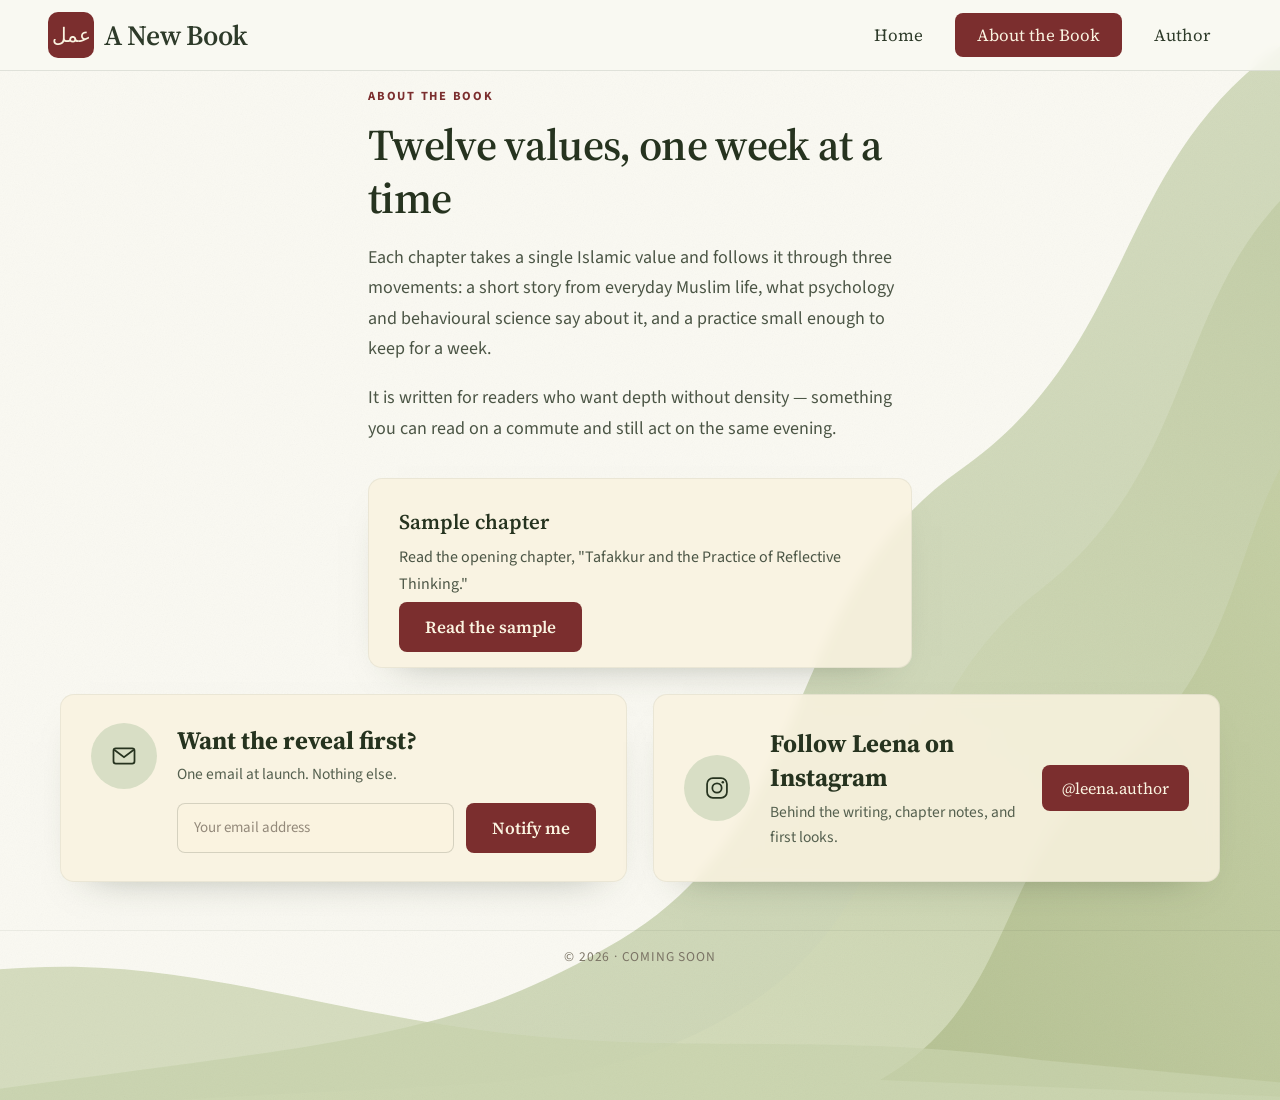
==== about-book.html @ 206451ae "New Files" ====
<!DOCTYPE html>
<html lang="en">
<head>
<meta charset="utf-8">
<meta name="viewport" content="width=device-width, initial-scale=1">
<title>About the Book — A New Book</title>

<link rel="preconnect" href="https://fonts.googleapis.com">
<link rel="preconnect" href="https://fonts.gstatic.com" crossorigin>
<link href="https://fonts.googleapis.com/css2?family=Source+Sans+3:wght@400;500;600;700&family=Source+Serif+4:ital,wght@0,400;0,600;0,700;1,400&display=swap" rel="stylesheet">
<link rel="stylesheet" href="assets/css/style.css">
</head>
<body>

<div class="site-shell textured-bg">
    <svg class="textured-bg-svg" viewBox="0 0 1440 1100" preserveAspectRatio="xMidYMid slice" aria-hidden="true">
      <defs>
        <filter id="grain-about"><feTurbulence type="fractalNoise" baseFrequency="0.9" numOctaves="3" stitchTiles="stitch"/><feColorMatrix type="saturate" values="0"/></filter>
        <linearGradient id="w1-about" x1="0" y1="0" x2="1" y2="1"><stop offset="0%" stop-color="#D6DDC2"/><stop offset="100%" stop-color="#C4CFA9"/></linearGradient>
        <linearGradient id="w2-about" x1="1" y1="0" x2="0" y2="1"><stop offset="0%" stop-color="#C0CBA3"/><stop offset="100%" stop-color="#D9E0C0"/></linearGradient>
        <linearGradient id="w3-about" x1="0" y1="1" x2="1" y2="0"><stop offset="0%" stop-color="#AEBB89"/><stop offset="100%" stop-color="#C7D1A6"/></linearGradient>
      </defs>
      <rect width="1440" height="1100" fill="#FAF9F2"/>
      <path d="M1440 0 C1180 120 1240 330 1040 470 C860 596 900 820 700 940 C520 1046 420 1040 0 1100 L1440 1100 Z" fill="url(#w1-about)" opacity="0.9"/>
      <path d="M1440 140 C1240 250 1300 450 1120 590 C960 714 1000 900 820 1010 C680 1096 560 1080 260 1100 L1440 1100 Z" fill="url(#w2-about)" opacity="0.85"/>
      <path d="M1440 380 C1300 470 1350 640 1200 760 C1070 864 1100 1000 960 1080 L1440 1100 Z" fill="url(#w3-about)" opacity="0.8"/>
      <path d="M0 980 C220 940 340 1000 560 1030 C760 1057 900 1030 1120 1060 L1440 1090 L1440 1100 L0 1100 Z" fill="#C9D3AC" opacity="0.75"/>
      <rect width="1440" height="1100" filter="url(#grain-about)" opacity="0.055"/>
    </svg>

  <!-- ============================================================
       HEADER / NAV — identical block on every page.
       ============================================================ -->
  <header class="site-header">
    <div class="brand">
      <div class="brand-mark">عمل</div>
      <span class="brand-title">A New Book</span>
    </div>
    <nav class="tab-nav">
      <a href="index.html" class="tab-link">Home</a>
      <a href="about-book.html" class="tab-link is-current">About the Book</a>
      <a href="author.html" class="tab-link">Author</a>
    </nav>
  </header>

  <main class="page-main">

    <!-- ============================================================
         BOOK DESCRIPTION — edit the two paragraphs below freely.
         ============================================================ -->
    <div class="book-content">
      <div class="eyebrow">About the book</div>
      <h1 class="book-title">Twelve values, one week at a time</h1>
      <p>Each chapter takes a single Islamic value and follows it through three movements: a short story from everyday Muslim life, what psychology and behavioural science say about it, and a practice small enough to keep for a week.</p>
      <p>It is written for readers who want depth without density — something you can read on a commute and still act on the same evening.</p>

      <!-- Sample chapter card. The link opens the real PDF reader on
           index.html — drop the actual PDF at
           assets/files/sample-chapter.pdf for this button to work. -->
      <div class="sample-card">
        <div class="title serif">Sample chapter</div>
        <p>Read the opening chapter, "Tafakkur and the Practice of Reflective Thinking."</p>
        <a href="index.html?read=sample-chapter" class="btn-green">Read the sample</a>
      </div>
    </div>

    <!-- ============================================================
         SUBSCRIBE + INSTAGRAM — same block as every other page. See
         the matching comment in index.html for details.
         ============================================================ -->
    <div class="action-grid">

      <section class="action-card subscribe-card">
        <div class="icon-circle">
          <svg viewBox="0 0 24 24" fill="none" stroke="currentColor" stroke-width="1.5">
            <rect x="3" y="5.5" width="18" height="13" rx="2"/>
            <path d="M3.6 6.6 12 13l8.4-6.4"/>
          </svg>
        </div>
        <div class="subscribe-body">
          <h2>Want the reveal first?</h2>
          <p class="sub">One email at launch. Nothing else.</p>
          <form id="notifyForm" class="notify-form" novalidate>
            <input type="email" name="email_address" id="notifyEmail" class="notify-input" placeholder="Your email address" required>
            <button type="submit" id="notifyButton" class="btn-green">Notify me</button>
          </form>
          <p id="notifyMessage" class="notify-message" role="status" hidden></p>
        </div>
      </section>

      <section class="action-card instagram-card">
        <div class="icon-circle">
          <svg viewBox="0 0 24 24" fill="none" stroke="currentColor" stroke-width="1.5">
            <rect x="3.5" y="3.5" width="17" height="17" rx="5"/>
            <circle cx="12" cy="12" r="4"/>
            <circle cx="17" cy="7" r="1.1" fill="currentColor" stroke="none"/>
          </svg>
        </div>
        <div class="ig-text">
          <div class="ig-title">Follow Leena on Instagram</div>
          <div class="ig-desc">Behind the writing, chapter notes, and first looks.</div>
        </div>
        <a href="https://www.instagram.com/leena.author/" target="_blank" rel="noopener" class="btn-maroon">@leena.author</a>
      </section>

    </div>

  </main>

  <footer class="site-footer">© 2026 · Coming soon</footer>
</div>

<script src="assets/js/main.js"></script>
</body>
</html>
---- assets/css/style.css ----
* { box-sizing: border-box; }

:root {
    --bg: #F6F5EC;
    --surface: rgba(250, 243, 224, 0.85);
    --surface-opaque: #FAF3E0;
    --icon-bg: #D8DEC5;
    --ink: #2E3B2A;
    --ink-dark: #26331F;
    --maroon: #7B2E2E;
    --maroon-dark: #5E2222;
    --green: #3A4733;
    --green-dark: #2E3A28;
    --border: rgba(46, 59, 42, 0.07);
    --border-soft: rgba(46, 59, 42, 0.12);
    --input-border: rgba(46, 59, 42, 0.18);
    --muted: #4B5545;
    --muted-2: #55604F;
    --muted-3: #45513E;
    --muted-4: #3A4536;
    --gold: #C2A86A;
    --gold-text: #8A7238;
    --pill-bg: rgba(196, 178, 124, 0.22);
}

html, body { margin: 0; padding: 0; }

body {
  background: var(--bg);
  font-family: 'Source Sans 3', system-ui, sans-serif;
  color: var(--ink);
  -webkit-font-smoothing: antialiased;
}

a { color: var(--maroon); text-decoration: none; }
a:hover { color: var(--maroon-dark); }

.serif { font-family: 'Source Serif 4', Georgia, serif; }

/* ---- Shell ----
   Textured background: an actual inline <svg> element (not a CSS trick)
   sits absolutely behind the page content, matching the reference
   design exactly. .textured-bg just needs position:relative so that
   svg can anchor to it and stretch to the page's full height; the svg
   itself uses viewBox + preserveAspectRatio="xMidYMid slice" (the SVG
   equivalent of background-size:cover) so the artwork always fills the
   page cleanly regardless of how tall the content is. */
.textured-bg {
  position: relative;
}

.textured-bg-svg {
  position: absolute;
  top: 0;
  left: 0;
  width: 100%;
  height: 1100px;
  z-index: -1;
  pointer-events: none;
}

.site-shell {
  min-height: 100vh;
  font-family: 'Source Sans 3', system-ui, sans-serif;
  color: var(--ink);
  display: flex;
  flex-direction: column;
}

/* ---- Header / nav ----
   Sticky (stays "attached" to the top while scrolling), kept compact so
   it doesn't eat into page space on every scroll position. */
.site-header {
  display: flex;
  align-items: center;
  justify-content: space-between;
  gap: 24px;
  padding: 12px 48px;
  border-bottom: 1px solid var(--border-soft);
  background: rgba(250, 249, 242, 0.85);
  backdrop-filter: blur(6px);
  position: sticky;
  top: 0;
  z-index: 5;
}

.brand {
  display: flex;
  align-items: center;
  gap: 10px;
}

.brand-mark {
  width: 46px;
  height: 46px;
  border-radius: 10px;
  background: var(--maroon);
  color: var(--surface-opaque);
  display: flex;
  align-items: center;
  justify-content: center;
  font-family: 'Source Serif 4', Georgia, serif;
  font-size: 20px;
}

.brand-title {
  font-family: 'Source Serif 4', Georgia, serif;
  font-size: 28px;
  font-weight: 600;
  letter-spacing: -0.01em;
  color: var(--ink);
}

.tab-nav {
  display: flex;
  align-items: center;
  gap: 10px;
  flex-wrap: wrap;
}

.tab-link {
  font-family: 'Source Serif 4', Georgia, serif;
  font-size: 17px;
  color: var(--ink);
  background: transparent;
  border: none;
  border-radius: 8px;
  padding: 10px 22px;
  cursor: pointer;
  white-space: nowrap;
  text-decoration: none;
  display: inline-block;
}
.tab-link:hover { background: rgba(46,59,42,0.06); }
.tab-link.is-current {
  color: var(--surface-opaque);
  background: var(--maroon);
}
.tab-link.is-current:hover { color: var(--surface-opaque); background: var(--maroon-dark); }

/* ---- Main content area ---- */
.page-main {
  flex: 1;
  width: 100%;
  max-width: 1240px;
  margin: 0 auto;
  padding: 16px 40px 48px;
}

/* ---- Home hero ---- */
.hero {
  display: flex;
  flex-direction: column;
  align-items: center;
  text-align: center;
  padding-top: 46px;
}

.hero-arch {
  width: 88px;
  height: 112px;
  border: 1.5px solid var(--gold);
  border-bottom: none;
  border-radius: 44px 44px 4px 4px;
  display: flex;
  align-items: center;
  justify-content: center;
}

.hero-arch span {
  font-family: 'Source Serif 4', Georgia, serif;
  font-size: 30px;
  color: var(--maroon);
  line-height: 1;
  transform: translateY(8px);
}

.hero-badge {
  display: inline-block;
  margin-top: 26px;
  padding: 9px 22px;
  border-radius: 999px;
  background: var(--pill-bg);
  font-size: 12.5px;
  font-weight: 600;
  letter-spacing: 0.14em;
  text-transform: uppercase;
  color: var(--gold-text);
  white-space: nowrap;
}

.hero-title {
  font-family: 'Source Serif 4', Georgia, serif;
  font-weight: 700;
  font-size: 42px;
  line-height: 1.16;
  letter-spacing: -0.02em;
  color: var(--ink-dark);
  margin: 26px 0 0;
  max-width: 900px;
  text-wrap: balance;
}

/* Decorative rule + diamond under the headline. */
.hero-divider {
  display: flex;
  align-items: center;
  gap: 16px;
  width: 380px;
  max-width: 100%;
  margin: 34px 0 0;
}
.hero-divider .line { flex: 1; height: 1px; }
.hero-divider .line.left { background: linear-gradient(90deg, rgba(194,168,106,0) 0%, var(--gold) 100%); }
.hero-divider .line.right { background: linear-gradient(90deg, var(--gold) 0%, rgba(194,168,106,0) 100%); }
.hero-divider .diamond {
  width: 10px;
  height: 10px;
  background: #B4934B;
  transform: rotate(45deg);
  flex: none;
}

.hero-sub {
  font-size: 19px;
  line-height: 1.65;
  color: var(--muted);
  max-width: 660px;
  margin: 30px 0 0;
}

/* ---- Stat cards (home) ---- */
.stat-grid {
  display: grid;
  grid-template-columns: repeat(3, minmax(0, 1fr));
  align-items: stretch;
  gap: 26px;
  margin-top: 62px;
}

.stat-card {
  background: var(--surface);
  backdrop-filter: blur(6px);
  border: 1px solid var(--border);
  border-radius: 14px;
  padding: 28px 30px 30px;
  display: flex;
  flex-direction: column;
  box-shadow: 0 18px 40px -30px rgba(46,59,42,0.5);
}

.stat-top {
  display: flex;
  align-items: center;
  gap: 20px;
}

.icon-circle {
  width: 66px;
  height: 66px;
  border-radius: 50%;
  background: var(--icon-bg);
  color: var(--ink-dark);
  display: flex;
  align-items: center;
  justify-content: center;
  flex: none;
}
.icon-circle svg { width: 28px; height: 28px; display: block; }

.stat-text { flex: 1; min-width: 0; }

.stat-head {
  font-family: 'Source Serif 4', Georgia, serif;
  font-size: 23px;
  color: var(--ink-dark);
}
.stat-head.stat-head-solo { font-size: 27px; font-weight: 700; }

.stat-number {
  font-size: 34px;
  font-weight: 700;
}

.stat-rule {
  width: 54px;
  height: 2px;
  background: var(--gold);
  margin-top: 10px;
}

.stat-desc {
  font-size: 15.5px;
  line-height: 1.6;
  color: var(--muted-2);
  margin: 22px 0 0;
}

/* ---- Subscribe + Instagram action cards (shared across every page) ---- */
.action-grid {
  display: grid;
  grid-template-columns: repeat(auto-fit, minmax(330px, 1fr));
  gap: 26px;
  margin: 26px 0 0;
}

.action-card {
  background: var(--surface);
  backdrop-filter: blur(6px);
  border: 1px solid var(--border);
  border-radius: 14px;
  padding: 28px 30px;
  box-shadow: 0 18px 40px -30px rgba(46,59,42,0.5);
}

.subscribe-card {
  display: flex;
  gap: 20px;
}

.subscribe-body { flex: 1; min-width: 0; }

.subscribe-card h2 {
  font-family: 'Source Serif 4', Georgia, serif;
  font-size: 25px;
  font-weight: 700;
  color: var(--ink-dark);
  margin: 0;
}

.subscribe-card .sub {
  font-size: 15.5px;
  color: var(--muted-2);
  margin: 6px 0 0;
}

.notify-form {
  display: flex;
  gap: 12px;
  flex-wrap: wrap;
  margin-top: 18px;
}

.notify-input {
  flex: 1;
  min-width: 180px;
  padding: 13px 16px;
  font-family: 'Source Sans 3', sans-serif;
  font-size: 15px;
  color: var(--ink);
  background: var(--surface-opaque);
  border: 1px solid var(--input-border);
  border-radius: 8px;
  outline: none;
}
.notify-input:focus { border-color: var(--maroon); }
.notify-input::placeholder { color: #93897a; }

.btn-green {
  padding: 13px 26px;
  font-family: 'Source Serif 4', Georgia, serif;
  font-size: 17px;
  font-weight: 600;
  color: var(--surface-opaque);
  background: var(--maroon);
  border: none;
  border-radius: 8px;
  cursor: pointer;
  white-space: nowrap;
}
.btn-green:hover { background: var(--maroon-dark); }
.btn-green:disabled { background: #9aa08f; cursor: default; }

.notify-message {
  font-size: 15px;
  font-style: italic;
  margin: 10px 0 0;
}
.notify-message.success { color: var(--green-dark); }
.notify-message.error { color: var(--maroon); }

.instagram-card {
  display: flex;
  flex-wrap: wrap;
  align-items: center;
  gap: 20px;
}

.instagram-card .ig-text {
  flex: 1;
  min-width: 180px;
}

.instagram-card .ig-title {
  font-family: 'Source Serif 4', Georgia, serif;
  font-size: 25px;
  font-weight: 700;
  color: var(--ink-dark);
}

.instagram-card .ig-desc {
  font-size: 15.5px;
  line-height: 1.6;
  color: var(--muted-2);
  margin-top: 6px;
}

.btn-maroon {
  display: inline-block;
  flex: none;
  padding: 12px 20px;
  background: var(--maroon);
  color: var(--surface-opaque);
  border: none;
  border-radius: 8px;
  font-family: 'Source Serif 4', Georgia, serif;
  font-size: 16px;
  white-space: nowrap;
  cursor: pointer;
  text-decoration: none;
}
.btn-maroon:hover { background: var(--maroon-dark); color: var(--surface-opaque); }

/* ---- About the Book page ---- */
.book-content { max-width: 68ch; margin: 0 auto; }

.eyebrow {
  font-size: 12.5px;
  font-weight: 700;
  letter-spacing: 0.14em;
  text-transform: uppercase;
  color: var(--maroon);
}

.book-title {
  font-family: 'Source Serif 4', Georgia, serif;
  font-weight: 600;
  font-size: 44px;
  line-height: 1.2;
  letter-spacing: -0.015em;
  color: var(--ink-dark);
  margin: 14px 0 0;
}

.book-content p {
  font-size: 18px;
  line-height: 1.7;
  color: var(--muted);
  margin: 18px 0 0;
}

.sample-card {
  background: var(--surface);
  backdrop-filter: blur(6px);
  margin-top: 34px;
  border: 1px solid var(--border);
  border-radius: 14px;
  padding: 28px 30px;
  box-shadow: 0 18px 40px -30px rgba(46,59,42,0.5);
}

.sample-card .title {
  font-family: 'Source Serif 4', Georgia, serif;
  font-size: 21px;
  font-weight: 600;
  color: var(--ink-dark);
}

.sample-card p {
  font-size: 16px;
  line-height: 1.65;
  color: var(--muted);
  margin: 8px 0 18px;
}

/* ---- Author page (single column — no photo section) ---- */
.author-content {
  max-width: 900px;
  margin: 0 auto;
}

.author-name {
  font-family: 'Source Serif 4', Georgia, serif;
  font-weight: 600;
  font-size: 46px;
  line-height: 1.1;
  color: var(--ink-dark);
  margin: 10px 0 0;
}

.author-lead {
  font-family: 'Source Serif 4', Georgia, serif;
  font-size: 21px;
  line-height: 1.55;
  color: var(--muted-4);
  margin: 18px 0 0;
}

.author-rule {
  width: 56px;
  height: 2px;
  background: var(--gold);
  margin: 26px 0;
}

.bio-p {
  font-size: 18px;
  line-height: 1.75;
  color: var(--muted-3);
  margin: 18px 0 0;
}
.bio-p:first-of-type { margin-top: 0; }
.bio-lead-question { font-style: italic; }

/* ---- Footer ---- */
.site-footer {
  border-top: 1px solid var(--border);
  padding: 16px 48px;
  text-align: center;
  font-size: 13.5px;
  letter-spacing: 0.06em;
  text-transform: uppercase;
  color: #7B7465;
}

/* ---- PDF reader overlay (real, working canvas viewer) ----
   Body splits into a left sidebar (subscribe + Instagram, always
   visible, no scrolling needed) and the actual reading area on the
   right (page canvas + prev/next controls). */
.pdf-reader-overlay[hidden],
.pdf-reader-viewport[hidden],
.pdf-reader-controls[hidden],
.pdf-reader-status[hidden],
.reader-sidebar[hidden] {
  display: none !important;
}

.pdf-reader-overlay {
  position: fixed;
  inset: 0;
  z-index: 1000;
  display: flex;
  flex-direction: column;
}

.pdf-reader-topbar {
  display: flex;
  align-items: center;
  justify-content: space-between;
  padding: 16px 32px;
  border-bottom: 1px solid var(--border-soft);
  background: rgba(250, 249, 242, 0.85);
  backdrop-filter: blur(6px);
  flex: none;
}

.pdf-reader-title {
  font-family: 'Source Serif 4', Georgia, serif;
  font-size: 19px;
  font-weight: 600;
  color: var(--ink-dark);
}

.pdf-reader-close {
  font-family: 'Source Sans 3', sans-serif;
  font-size: 15px;
  font-weight: 600;
  color: var(--muted-2);
  background: none;
  border: none;
  cursor: pointer;
}
.pdf-reader-close:hover { color: var(--maroon); }

.pdf-reader-body {
  flex: 1;
  display: flex;
  min-height: 0;
}

.reader-sidebar {
  flex: none;
  width: 300px;
  overflow-y: auto;
  border-right: 1px solid var(--border);
  padding: 24px 22px;
  display: flex;
  flex-direction: column;
  gap: 16px;
}

.reader-sidebar .action-card { padding: 20px 20px; }
.reader-sidebar .subscribe-card h2 { font-size: 21px; }
.reader-sidebar .notify-form { flex-direction: column; align-items: stretch; }
.reader-sidebar .notify-input { min-width: 0; width: 100%; }
.reader-sidebar .instagram-card { flex-direction: column; align-items: flex-start; }

.pdf-reader-main {
  flex: 1;
  min-width: 0;
  display: flex;
  flex-direction: column;
}

.pdf-reader-status {
  font-family: 'Source Serif 4', Georgia, serif;
  font-size: 20px;
  font-style: italic;
  color: var(--muted);
  text-align: center;
  padding: 120px 32px;
}
.pdf-reader-status.error { color: var(--maroon); }

.pdf-reader-viewport {
  flex: 1;
  overflow: auto;
  display: flex;
  justify-content: center;
  padding: 32px;
}

.pdf-reader-canvas-wrap {
  position: relative;
  box-shadow: 0 18px 40px rgba(46,43,38,0.15);
  height: fit-content;
}

.pdf-reader-canvas-wrap canvas {
  display: block;
  max-width: 100%;
  height: auto;
}

.pdf-reader-watermark {
  position: absolute;
  inset: 0;
  pointer-events: none;
  user-select: none;
  background-repeat: repeat;
  background-image: url("data:image/svg+xml,%3Csvg xmlns='http://www.w3.org/2000/svg' width='340' height='200'%3E%3Ctext x='170' y='100' font-family='Georgia, serif' font-size='13' fill='rgba(46,43,38,0.10)' text-anchor='middle' transform='rotate(-28 170 100)'%3ESAMPLE COPY %E2%80%94 PLEASE DO NOT DISTRIBUTE%3C/text%3E%3C/svg%3E");
}

.pdf-reader-controls {
  flex: none;
  display: flex;
  align-items: center;
  justify-content: center;
  gap: 24px;
  padding: 18px;
  border-top: 1px solid var(--border-soft);
  background: rgba(250, 249, 242, 0.85);
  backdrop-filter: blur(6px);
}

.pdf-reader-nav-button {
  font-family: 'Source Sans 3', sans-serif;
  font-size: 15px;
  font-weight: 700;
  background: var(--maroon);
  color: var(--bg);
  border: none;
  border-radius: 8px;
  padding: 11px 22px;
  cursor: pointer;
}
.pdf-reader-nav-button:hover:not(:disabled) { background: var(--maroon-dark); }
.pdf-reader-nav-button:disabled { background: #D8CFB9; color: #9C927E; cursor: default; }

.pdf-reader-page-indicator {
  font-family: 'Source Serif 4', Georgia, serif;
  font-size: 16.5px;
  color: var(--muted);
}

/* Below ~880px there's not enough width for a side-by-side sidebar, so
   it moves below the reading area instead of squeezing it. */
@media (max-width: 880px) {
  .pdf-reader-body { flex-direction: column; overflow-y: auto; }
  .pdf-reader-main { order: 1; }
  .reader-sidebar {
    order: 2;
    width: 100%;
    max-height: none;
    border-right: none;
    border-top: 1px solid var(--border);
    flex-direction: row;
    flex-wrap: wrap;
  }
  .reader-sidebar .action-card { flex: 1; min-width: 240px; }
}

/* ---- Small-screen tweaks ---- */
@media (max-width: 720px) {
  .stat-grid { grid-template-columns: 1fr; }
}

@media (max-width: 480px) {
  .site-header {
    flex-direction: column;
    align-items: flex-start;
    gap: 12px;
    padding: 16px 20px;
  }
  .tab-nav { gap: 4px; }
  .tab-link { font-size: 15px; padding: 8px 12px; }
  .page-main { padding: 24px 20px 40px; }
  .hero-title { font-size: 30px; }
  .author-name { font-size: 36px; }
  .book-title { font-size: 32px; }
  .notify-form { flex-direction: column; align-items: stretch; }
  .pdf-reader-topbar { padding: 14px 18px; }
  .pdf-reader-viewport { padding: 16px; }
  .reader-sidebar { padding: 16px 18px; }
}
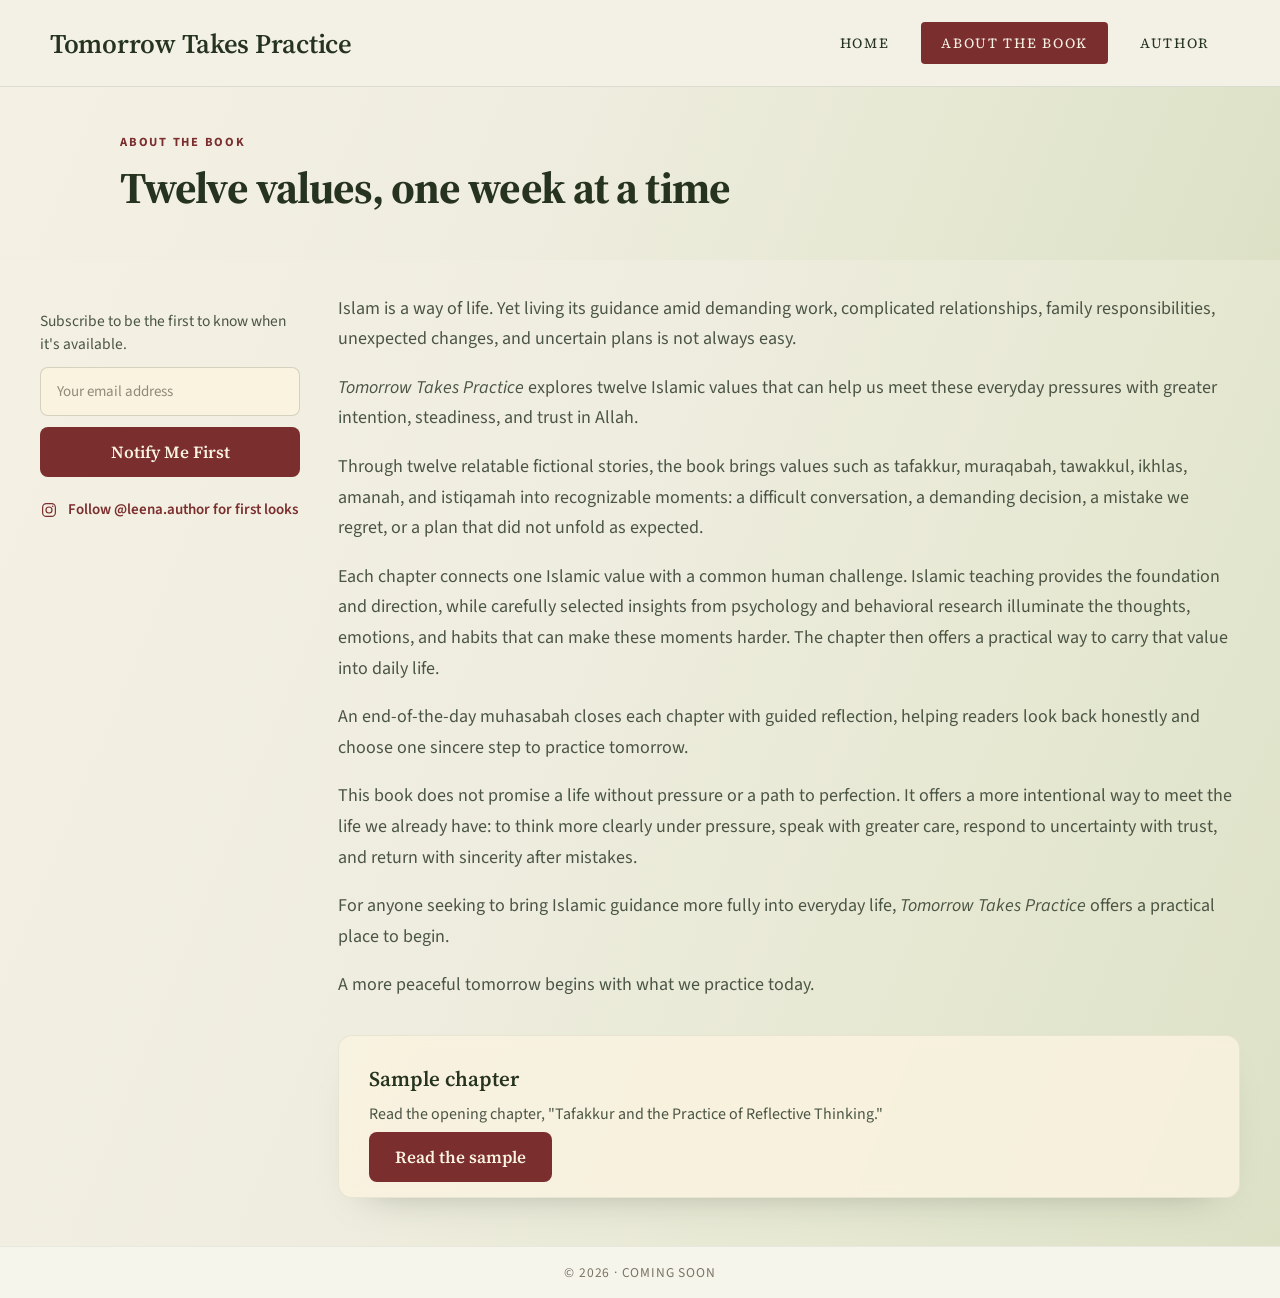
==== commit ad940dc7: "New site" ====
--- a/about-book.html
+++ b/about-book.html
@@ -3,7 +3,7 @@
 <head>
 <meta charset="utf-8">
 <meta name="viewport" content="width=device-width, initial-scale=1">
-<title>About the Book — A New Book</title>
+<title>About the Book — Tomorrow Takes Practice</title>
 
 <link rel="preconnect" href="https://fonts.googleapis.com">
 <link rel="preconnect" href="https://fonts.gstatic.com" crossorigin>
@@ -12,100 +12,111 @@
 </head>
 <body>
 
-<div class="site-shell textured-bg">
-    <svg class="textured-bg-svg" viewBox="0 0 1440 1100" preserveAspectRatio="xMidYMid slice" aria-hidden="true">
-      <defs>
-        <filter id="grain-about"><feTurbulence type="fractalNoise" baseFrequency="0.9" numOctaves="3" stitchTiles="stitch"/><feColorMatrix type="saturate" values="0"/></filter>
-        <linearGradient id="w1-about" x1="0" y1="0" x2="1" y2="1"><stop offset="0%" stop-color="#D6DDC2"/><stop offset="100%" stop-color="#C4CFA9"/></linearGradient>
-        <linearGradient id="w2-about" x1="1" y1="0" x2="0" y2="1"><stop offset="0%" stop-color="#C0CBA3"/><stop offset="100%" stop-color="#D9E0C0"/></linearGradient>
-        <linearGradient id="w3-about" x1="0" y1="1" x2="1" y2="0"><stop offset="0%" stop-color="#AEBB89"/><stop offset="100%" stop-color="#C7D1A6"/></linearGradient>
-      </defs>
-      <rect width="1440" height="1100" fill="#FAF9F2"/>
-      <path d="M1440 0 C1180 120 1240 330 1040 470 C860 596 900 820 700 940 C520 1046 420 1040 0 1100 L1440 1100 Z" fill="url(#w1-about)" opacity="0.9"/>
-      <path d="M1440 140 C1240 250 1300 450 1120 590 C960 714 1000 900 820 1010 C680 1096 560 1080 260 1100 L1440 1100 Z" fill="url(#w2-about)" opacity="0.85"/>
-      <path d="M1440 380 C1300 470 1350 640 1200 760 C1070 864 1100 1000 960 1080 L1440 1100 Z" fill="url(#w3-about)" opacity="0.8"/>
-      <path d="M0 980 C220 940 340 1000 560 1030 C760 1057 900 1030 1120 1060 L1440 1090 L1440 1100 L0 1100 Z" fill="#C9D3AC" opacity="0.75"/>
-      <rect width="1440" height="1100" filter="url(#grain-about)" opacity="0.055"/>
-    </svg>
+<div class="site-shell">
 
   <!-- ============================================================
-       HEADER / NAV — identical block on every page.
+       HEADER / NAV — identical markup + classes on every page.
        ============================================================ -->
   <header class="site-header">
-    <div class="brand">
-      <div class="brand-mark">عمل</div>
-      <span class="brand-title">A New Book</span>
+    <div class="header-inner">
+      <span class="brand-title serif">Tomorrow Takes Practice</span>
+      <nav class="tab-nav">
+        <a href="index.html" class="tab-link">Home</a>
+        <a href="about-book.html" class="tab-link is-current">About the Book</a>
+        <a href="author.html" class="tab-link">Author</a>
+      </nav>
     </div>
-    <nav class="tab-nav">
-      <a href="index.html" class="tab-link">Home</a>
-      <a href="about-book.html" class="tab-link is-current">About the Book</a>
-      <a href="author.html" class="tab-link">Author</a>
-    </nav>
   </header>
 
+  <!-- ============================================================
+       TITLE BAND — the same shared .gradient-band + arch motifs as
+       the homepage hero, just shorter, so this page opens with the
+       same visual language before dropping into the page content.
+       ============================================================ -->
+  <section class="gradient-band">
+    <div class="arch-motif-wrap" aria-hidden="true">
+      <svg class="arch-motif" viewBox="0 0 460 620">
+        <path d="M60 600 L60 250 A170 170 0 0 1 400 250 L400 600" fill="none" stroke="#DCD7C2" stroke-width="20"/>
+        <path d="M130 600 L130 268 A100 100 0 0 1 330 268 L330 600" fill="none" stroke="#E2DECB" stroke-width="14"/>
+      </svg>
+      <svg class="arch-motif-r" viewBox="0 0 460 620">
+        <path d="M60 600 L60 250 A170 170 0 0 1 400 250 L400 600" fill="none" stroke="#DCD7C2" stroke-width="20"/>
+        <path d="M130 600 L130 268 A100 100 0 0 1 330 268 L330 600" fill="none" stroke="#E2DECB" stroke-width="14"/>
+      </svg>
+    </div>
+    <div class="title-band-inner">
+      <div class="eyebrow">About the book</div>
+      <h1 class="page-title serif">Twelve values, one week at a time</h1>
+    </div>
+  </section>
+
+  <div class="page-gradient-body">
   <main class="page-main">
 
     <!-- ============================================================
-         BOOK DESCRIPTION — edit the two paragraphs below freely.
+         Two-column layout: subscribe + Instagram on the left (same
+         plain hero-style markup as index.html, sticky so it stays in
+         view), full book description + sample chapter on the right.
          ============================================================ -->
-    <div class="book-content">
-      <div class="eyebrow">About the book</div>
-      <h1 class="book-title">Twelve values, one week at a time</h1>
-      <p>Each chapter takes a single Islamic value and follows it through three movements: a short story from everyday Muslim life, what psychology and behavioural science say about it, and a practice small enough to keep for a week.</p>
-      <p>It is written for readers who want depth without density — something you can read on a commute and still act on the same evening.</p>
+    <div class="book-layout">
 
-      <!-- Sample chapter card. The link opens the real PDF reader on
-           index.html — drop the actual PDF at
-           assets/files/sample-chapter.pdf for this button to work. -->
-      <div class="sample-card">
-        <div class="title serif">Sample chapter</div>
-        <p>Read the opening chapter, "Tafakkur and the Practice of Reflective Thinking."</p>
-        <a href="index.html?read=sample-chapter" class="btn-green">Read the sample</a>
-      </div>
-    </div>
+      <aside class="book-side">
 
-    <!-- ============================================================
-         SUBSCRIBE + INSTAGRAM — same block as every other page. See
-         the matching comment in index.html for details.
-         ============================================================ -->
-    <div class="action-grid">
+        <!-- ============================================================
+             SUBSCRIBE — same Kit-connected form as every other page
+             (ids notifyForm / notifyEmail / notifyButton /
+             notifyMessage), styled the same plain way as the homepage
+             hero instead of the boxed action-card.
+             ============================================================ -->
+        <form id="notifyForm" class="hero-form" novalidate>
+          <label for="notifyEmail" class="hero-notify-label">Subscribe to be the first to know when it's available.</label>
+          <input type="email" name="email_address" id="notifyEmail" class="notify-input" placeholder="Your email address" required>
+          <button type="submit" id="notifyButton" class="btn-green">Notify Me First</button>
+        </form>
+        <p id="notifyMessage" class="notify-message" role="status" hidden></p>
 
-      <section class="action-card subscribe-card">
-        <div class="icon-circle">
-          <svg viewBox="0 0 24 24" fill="none" stroke="currentColor" stroke-width="1.5">
-            <rect x="3" y="5.5" width="18" height="13" rx="2"/>
-            <path d="M3.6 6.6 12 13l8.4-6.4"/>
-          </svg>
-        </div>
-        <div class="subscribe-body">
-          <h2>Want the reveal first?</h2>
-          <p class="sub">One email at launch. Nothing else.</p>
-          <form id="notifyForm" class="notify-form" novalidate>
-            <input type="email" name="email_address" id="notifyEmail" class="notify-input" placeholder="Your email address" required>
-            <button type="submit" id="notifyButton" class="btn-green">Notify me</button>
-          </form>
-          <p id="notifyMessage" class="notify-message" role="status" hidden></p>
-        </div>
-      </section>
-
-      <section class="action-card instagram-card">
-        <div class="icon-circle">
-          <svg viewBox="0 0 24 24" fill="none" stroke="currentColor" stroke-width="1.5">
+        <!-- ============================================================
+             INSTAGRAM — same link as every other page. Update here and
+             in index.html / author.html if the handle ever changes.
+             ============================================================ -->
+        <a href="https://www.instagram.com/leena.author/" target="_blank" rel="noopener" class="hero-ig-link">
+          <svg viewBox="0 0 24 24" fill="none" stroke="currentColor" stroke-width="1.6" aria-hidden="true">
             <rect x="3.5" y="3.5" width="17" height="17" rx="5"/>
             <circle cx="12" cy="12" r="4"/>
             <circle cx="17" cy="7" r="1.1" fill="currentColor" stroke="none"/>
           </svg>
+          Follow @leena.author for first looks
+        </a>
+
+      </aside>
+
+      <!-- ============================================================
+           BOOK DESCRIPTION — edit the paragraphs below freely.
+           ============================================================ -->
+      <div class="book-content">
+        <p>Islam is a way of life. Yet living its guidance amid demanding work, complicated relationships, family responsibilities, unexpected changes, and uncertain plans is not always easy.</p>
+        <p><i>Tomorrow Takes Practice</i> explores twelve Islamic values that can help us meet these everyday pressures with greater intention, steadiness, and trust in Allah.</p>
+        <p>Through twelve relatable fictional stories, the book brings values such as tafakkur, muraqabah, tawakkul, ikhlas, amanah, and istiqamah into recognizable moments: a difficult conversation, a demanding decision, a mistake we regret, or a plan that did not unfold as expected.</p>
+        <p>Each chapter connects one Islamic value with a common human challenge. Islamic teaching provides the foundation and direction, while carefully selected insights from psychology and behavioral research illuminate the thoughts, emotions, and habits that can make these moments harder. The chapter then offers a practical way to carry that value into daily life.</p>
+        <p>An end-of-the-day muhasabah closes each chapter with guided reflection, helping readers look back honestly and choose one sincere step to practice tomorrow.</p>
+        <p>This book does not promise a life without pressure or a path to perfection. It offers a more intentional way to meet the life we already have: to think more clearly under pressure, speak with greater care, respond to uncertainty with trust, and return with sincerity after mistakes.</p>
+        <p>For anyone seeking to bring Islamic guidance more fully into everyday life, <i>Tomorrow Takes Practice</i> offers a practical place to begin.</p>
+        <p>A more peaceful tomorrow begins with what we practice today.</p>
+
+        <!-- Sample chapter card. The link opens the real PDF reader on
+             index.html — drop the actual PDF at
+             assets/files/sample-chapter.pdf for this button to work. -->
+        <div class="sample-card">
+          <div class="title serif">Sample chapter</div>
+          <p>Read the opening chapter, "Tafakkur and the Practice of Reflective Thinking."</p>
+          <a href="/?read=ch01_tafakkur_kdp_final_updated" target="_blank" rel="noopener" class="btn-green">Read the sample</a>
         </div>
-        <div class="ig-text">
-          <div class="ig-title">Follow Leena on Instagram</div>
-          <div class="ig-desc">Behind the writing, chapter notes, and first looks.</div>
-        </div>
-        <a href="https://www.instagram.com/leena.author/" target="_blank" rel="noopener" class="btn-maroon">@leena.author</a>
-      </section>
+      </div>
 
     </div>
 
   </main>
+  </div>
 
   <footer class="site-footer">© 2026 · Coming soon</footer>
 </div>
--- a/assets/css/style.css
+++ b/assets/css/style.css
@@ -38,221 +38,309 @@
 .serif { font-family: 'Source Serif 4', Georgia, serif; }
 
 /* ---- Shell ----
-   Textured background: an actual inline <svg> element (not a CSS trick)
-   sits absolutely behind the page content, matching the reference
-   design exactly. .textured-bg just needs position:relative so that
-   svg can anchor to it and stretch to the page's full height; the svg
-   itself uses viewBox + preserveAspectRatio="xMidYMid slice" (the SVG
-   equivalent of background-size:cover) so the artwork always fills the
-   page cleanly regardless of how tall the content is. */
-.textured-bg {
-  position: relative;
-}
-
-.textured-bg-svg {
-  position: absolute;
-  top: 0;
-  left: 0;
-  width: 100%;
-  height: 1100px;
-  z-index: -1;
-  pointer-events: none;
-}
-
+   Flat page background (no per-page SVG texture to keep in sync — see
+   .gradient-band below for the one decorative background element,
+   shared and reused everywhere it appears). */
 .site-shell {
   min-height: 100vh;
+  background: var(--bg);
   font-family: 'Source Sans 3', system-ui, sans-serif;
   color: var(--ink);
   display: flex;
   flex-direction: column;
 }
 
-/* ---- Header / nav ----
-   Sticky (stays "attached" to the top while scrolling), kept compact so
-   it doesn't eat into page space on every scroll position. */
+/* ---- Header / nav (identical markup + classes on every page) ----
+   Sticky, compact, no logo mark — just the wordmark and the tab nav
+   with the current page filled in maroon. */
 .site-header {
-  display: flex;
-  align-items: center;
-  justify-content: space-between;
-  gap: 24px;
-  padding: 12px 48px;
+  background: #F3F1E6;
   border-bottom: 1px solid var(--border-soft);
-  background: rgba(250, 249, 242, 0.85);
-  backdrop-filter: blur(6px);
   position: sticky;
   top: 0;
   z-index: 5;
 }
 
-.brand {
-  display: flex;
-  align-items: center;
-  gap: 10px;
-}
-
-.brand-mark {
-  width: 46px;
-  height: 46px;
-  border-radius: 10px;
-  background: var(--maroon);
-  color: var(--surface-opaque);
-  display: flex;
-  align-items: center;
-  justify-content: center;
-  font-family: 'Source Serif 4', Georgia, serif;
-  font-size: 20px;
+.header-inner {
+  width: 100%;
+  max-width: 1260px;
+  margin: 0 auto;
+  padding: 22px 40px;
+  display: flex;
+  align-items: center;
+  justify-content: space-between;
+  gap: 32px;
 }
 
 .brand-title {
   font-family: 'Source Serif 4', Georgia, serif;
-  font-size: 28px;
+  font-size: 27px;
   font-weight: 600;
   letter-spacing: -0.01em;
-  color: var(--ink);
+  color: var(--ink-dark);
+  white-space: nowrap;
 }
 
 .tab-nav {
   display: flex;
   align-items: center;
-  gap: 10px;
+  gap: 12px;
   flex-wrap: wrap;
 }
 
 .tab-link {
   font-family: 'Source Serif 4', Georgia, serif;
-  font-size: 17px;
-  color: var(--ink);
+  font-size: 14px;
+  letter-spacing: 0.12em;
+  text-transform: uppercase;
+  color: var(--ink-dark);
   background: transparent;
   border: none;
-  border-radius: 8px;
-  padding: 10px 22px;
+  border-radius: 4px;
+  padding: 11px 20px;
   cursor: pointer;
   white-space: nowrap;
   text-decoration: none;
   display: inline-block;
-}
-.tab-link:hover { background: rgba(46,59,42,0.06); }
+  transition: background .2s ease;
+}
+.tab-link:hover { background: rgba(46,59,42,0.07); }
 .tab-link.is-current {
-  color: var(--surface-opaque);
+  color: #F6F1E3;
   background: var(--maroon);
 }
-.tab-link.is-current:hover { color: var(--surface-opaque); background: var(--maroon-dark); }
+.tab-link.is-current:hover { color: #F6F1E3; background: var(--maroon-dark); }
 
 /* ---- Main content area ---- */
 .page-main {
   flex: 1;
   width: 100%;
-  max-width: 1240px;
+  max-width: 1320px;
   margin: 0 auto;
   padding: 16px 40px 48px;
 }
 
-/* ---- Home hero ---- */
-.hero {
-  display: flex;
+/* ---- Gradient band ----
+   The one shared decorative background element: a soft diagonal
+   sage/cream gradient with two faint arch outlines fading in from the
+   left and right edges. Used full-height for the homepage hero, and as
+   a shorter title band at the top of About the Book / Author so every
+   page reads as part of the same design instead of two different
+   background systems. */
+.gradient-band {
+  position: relative;
+  background: linear-gradient(112deg, #F4F1E4 0%, #EFEDE0 40%, #E6E8D2 72%, #DCE1C6 100%);
+  overflow: hidden;
+}
+
+/* Same gradient, but for wrapping tall content (the rest of a page
+   below the title band) — no overflow:hidden here, since that would
+   break position:sticky on the Author page's sidebar. This wraps
+   .page-main as a full-width parent so the gradient reaches both
+   edges the same way .gradient-band does, with .page-main still
+   centering the actual content inside it. */
+.page-gradient-body {
+  background: linear-gradient(112deg, #F4F1E4 0%, #EFEDE0 40%, #E6E8D2 72%, #DCE1C6 100%);
+}
+
+.arch-motif-wrap {
+  position: absolute;
+  inset: 0;
+  width: calc(100% - 64px);
+  max-width: 1040px;
+  margin: 0 auto;
+  pointer-events: none;
+}
+
+.arch-motif,
+.arch-motif-r {
+  position: absolute;
+  top: 50%;
+  width: 280px;
+  height: 400px;
+  transform: translateY(-50%);
+  pointer-events: none;
+}
+.arch-motif { left: -376px; opacity: 0.34; }
+.arch-motif-r { right: -376px; opacity: 0.26; transform: translateY(-50%) scaleX(-1); }
+
+/* ---- Home hero (inside .gradient-band on index.html) ---- */
+.hero-grid {
+  position: relative;
+  z-index: 1;
+  width: calc(100% - 64px);
+  max-width: 1040px;
+  margin: 0 auto;
+  padding: 34px 0 38px;
+  display: grid;
+  grid-template-columns: minmax(0, 48%) minmax(0, 52%);
+  gap: 20px;
+  align-items: center;
+  min-height: 0;
+}
+
+.hero-copy { max-width: 520px; }
+
+.hero-arch-wrap {
+  display: inline-flex;
   flex-direction: column;
   align-items: center;
-  text-align: center;
-  padding-top: 46px;
 }
 
 .hero-arch {
-  width: 88px;
-  height: 112px;
+  width: 78px;
+  height: 92px;
   border: 1.5px solid var(--gold);
   border-bottom: none;
-  border-radius: 44px 44px 4px 4px;
+  border-radius: 39px 39px 3px 3px;
   display: flex;
   align-items: center;
   justify-content: center;
+  margin: 0 0 14px;
 }
 
 .hero-arch span {
   font-family: 'Source Serif 4', Georgia, serif;
-  font-size: 30px;
+  font-size: 27px;
   color: var(--maroon);
   line-height: 1;
   transform: translateY(8px);
 }
 
-.hero-badge {
-  display: inline-block;
-  margin-top: 26px;
-  padding: 9px 22px;
-  border-radius: 999px;
-  background: var(--pill-bg);
-  font-size: 12.5px;
+.hero-title {
+  font-family: 'Source Serif 4', Georgia, serif;
+  font-weight: 700;
+  font-size: 62px;
+  line-height: 1;
+  letter-spacing: -0.028em;
+  color: var(--ink-dark);
+  margin: 0;
+}
+
+.hero-meta { margin: 26px 0 0; }
+.hero-book-title {
+  font-family: 'Source Serif 4', Georgia, serif;
+  font-size: 27px;
+  font-weight: 700;
+  line-height: 1.22;
+  color: var(--ink);
+}
+.hero-book-subtitle {
+  font-family: 'Source Serif 4', Georgia, serif;
+  font-size: 19px;
+  font-style: italic;
+  line-height: 1.4;
+  color: var(--muted);
+  margin-top: 7px;
+}
+.hero-book-byline {
+  font-size: 13.5px;
   font-weight: 600;
-  letter-spacing: 0.14em;
+  letter-spacing: 0.16em;
   text-transform: uppercase;
   color: var(--gold-text);
-  white-space: nowrap;
-}
-
-.hero-title {
+  margin-top: 14px;
+}
+
+.hero-notify-label {
+  font-size: 15.5px;
+  line-height: 1.5;
+  color: var(--muted);
+}
+
+.hero-form {
+  margin: 34px 0 0;
+  max-width: 460px;
+  display: flex;
+  flex-direction: column;
+  gap: 11px;
+}
+
+.hero-ig-link {
+  display: inline-flex;
+  align-items: center;
+  gap: 10px;
+  margin-top: 22px;
+  font-size: 15px;
+  font-weight: 600;
+  color: var(--maroon);
+}
+.hero-ig-link svg { width: 18px; height: 18px; }
+
+.hero-book-wrap {
+  position: relative;
+  display: flex;
+  justify-content: flex-start;
+  align-items: center;
+  align-self: stretch;
+  padding-bottom: 6px;
+}
+
+.book-scale {
+  position: relative;
+  width: 100%;
+  max-width: 470px;
+}
+
+.book-scale-shadow {
+  position: absolute;
+  left: 4%;
+  right: 4%;
+  bottom: -11px;
+  height: 16px;
+  background: radial-gradient(50% 60% at 50% 30%, rgba(40,42,32,0.34) 0%, rgba(40,42,32,0.13) 48%, rgba(40,42,32,0) 78%);
+  filter: blur(6px);
+}
+
+.book-scale img {
+  position: relative;
+  width: 100%;
+  height: auto;
+  display: block;
+  box-shadow: 0 18px 30px -16px rgba(40,44,34,0.42), 0 2px 6px -2px rgba(40,44,34,0.22);
+}
+
+/* ---- Page title band (About the Book / Author) ----
+   Shorter version of .gradient-band, just tall enough for the eyebrow
+   + title, so both pages open with the same visual language as the
+   homepage hero before dropping into their normal content below. */
+.title-band-inner {
+  position: relative;
+  z-index: 1;
+  width: calc(100% - 64px);
+  max-width: 1040px;
+  margin: 0 auto;
+  padding: 46px 0;
+}
+.title-band-inner .eyebrow { margin: 0; }
+.title-band-inner .page-title {
   font-family: 'Source Serif 4', Georgia, serif;
   font-weight: 700;
-  font-size: 42px;
-  line-height: 1.16;
+  font-size: 44px;
+  line-height: 1.15;
   letter-spacing: -0.02em;
   color: var(--ink-dark);
-  margin: 26px 0 0;
-  max-width: 900px;
-  text-wrap: balance;
-}
-
-/* Decorative rule + diamond under the headline. */
-.hero-divider {
-  display: flex;
-  align-items: center;
-  gap: 16px;
-  width: 380px;
-  max-width: 100%;
-  margin: 34px 0 0;
-}
-.hero-divider .line { flex: 1; height: 1px; }
-.hero-divider .line.left { background: linear-gradient(90deg, rgba(194,168,106,0) 0%, var(--gold) 100%); }
-.hero-divider .line.right { background: linear-gradient(90deg, var(--gold) 0%, rgba(194,168,106,0) 100%); }
-.hero-divider .diamond {
-  width: 10px;
-  height: 10px;
-  background: #B4934B;
-  transform: rotate(45deg);
-  flex: none;
-}
-
-.hero-sub {
-  font-size: 19px;
-  line-height: 1.65;
-  color: var(--muted);
-  max-width: 660px;
-  margin: 30px 0 0;
-}
-
-/* ---- Stat cards (home) ---- */
-.stat-grid {
-  display: grid;
-  grid-template-columns: repeat(3, minmax(0, 1fr));
-  align-items: stretch;
-  gap: 26px;
-  margin-top: 62px;
-}
-
-.stat-card {
-  background: var(--surface);
-  backdrop-filter: blur(6px);
-  border: 1px solid var(--border);
-  border-radius: 14px;
-  padding: 28px 30px 30px;
-  display: flex;
-  flex-direction: column;
-  box-shadow: 0 18px 40px -30px rgba(46,59,42,0.5);
-}
-
-.stat-top {
-  display: flex;
-  align-items: center;
-  gap: 20px;
+  margin: 12px 0 0;
+}
+
+@media (max-width: 1180px) {
+  .hero-grid { grid-template-columns: minmax(0, 50%) minmax(0, 50%); gap: 24px; }
+  .hero-title { font-size: 48px; }
+  .book-scale { max-width: 340px; }
+}
+@media (max-width: 800px) {
+  .hero-grid { grid-template-columns: minmax(0, 1fr); min-height: 0; max-height: none; gap: 44px; padding: 44px 0 56px; }
+  .hero-book-wrap { align-items: center; align-self: auto; padding-bottom: 0; }
+  .book-scale { max-width: 300px; }
+  .arch-motif, .arch-motif-r { display: none; }
+  .book-layout { grid-template-columns: 1fr; }
+  .book-side { position: static; max-width: 460px; }
+}
+@media (max-width: 560px) {
+  .header-inner { flex-direction: column; gap: 14px; align-items: flex-start; }
+  .hero-title { font-size: 42px; }
+  .book-scale { max-width: 240px; }
+  .title-band-inner .page-title { font-size: 32px; }
 }
 
 .icon-circle {
@@ -267,34 +355,6 @@
   flex: none;
 }
 .icon-circle svg { width: 28px; height: 28px; display: block; }
-
-.stat-text { flex: 1; min-width: 0; }
-
-.stat-head {
-  font-family: 'Source Serif 4', Georgia, serif;
-  font-size: 23px;
-  color: var(--ink-dark);
-}
-.stat-head.stat-head-solo { font-size: 27px; font-weight: 700; }
-
-.stat-number {
-  font-size: 34px;
-  font-weight: 700;
-}
-
-.stat-rule {
-  width: 54px;
-  height: 2px;
-  background: var(--gold);
-  margin-top: 10px;
-}
-
-.stat-desc {
-  font-size: 15.5px;
-  line-height: 1.6;
-  color: var(--muted-2);
-  margin: 22px 0 0;
-}
 
 /* ---- Subscribe + Instagram action cards (shared across every page) ---- */
 .action-grid {
@@ -422,7 +482,20 @@
 .btn-maroon:hover { background: var(--maroon-dark); color: var(--surface-opaque); }
 
 /* ---- About the Book page ---- */
-.book-content { max-width: 68ch; margin: 0 auto; }
+.book-layout {
+  display: grid;
+  grid-template-columns: minmax(200px, 260px) 1fr;
+  gap: clamp(20px, 3vw, 44px);
+  align-items: start;
+}
+
+.book-side {
+  position: sticky;
+  top: 24px;
+  align-self: start;
+}
+
+.book-content { min-width: 0; }
 
 .eyebrow {
   font-size: 12.5px;
@@ -430,16 +503,6 @@
   letter-spacing: 0.14em;
   text-transform: uppercase;
   color: var(--maroon);
-}
-
-.book-title {
-  font-family: 'Source Serif 4', Georgia, serif;
-  font-weight: 600;
-  font-size: 44px;
-  line-height: 1.2;
-  letter-spacing: -0.015em;
-  color: var(--ink-dark);
-  margin: 14px 0 0;
 }
 
 .book-content p {
@@ -475,17 +538,8 @@
 
 /* ---- Author page (single column — no photo section) ---- */
 .author-content {
-  max-width: 900px;
+  max-width: 1160px;
   margin: 0 auto;
-}
-
-.author-name {
-  font-family: 'Source Serif 4', Georgia, serif;
-  font-weight: 600;
-  font-size: 46px;
-  line-height: 1.1;
-  color: var(--ink-dark);
-  margin: 10px 0 0;
 }
 
 .author-lead {
@@ -541,6 +595,7 @@
   z-index: 1000;
   display: flex;
   flex-direction: column;
+  background: var(--bg);
 }
 
 .pdf-reader-topbar {
@@ -588,12 +643,7 @@
   flex-direction: column;
   gap: 16px;
 }
-
-.reader-sidebar .action-card { padding: 20px 20px; }
-.reader-sidebar .subscribe-card h2 { font-size: 21px; }
-.reader-sidebar .notify-form { flex-direction: column; align-items: stretch; }
-.reader-sidebar .notify-input { min-width: 0; width: 100%; }
-.reader-sidebar .instagram-card { flex-direction: column; align-items: flex-start; }
+.reader-sidebar .hero-form { margin-top: 0; }
 
 .pdf-reader-main {
   flex: 1;
@@ -687,16 +737,13 @@
     flex-direction: row;
     flex-wrap: wrap;
   }
-  .reader-sidebar .action-card { flex: 1; min-width: 240px; }
+  .reader-sidebar .hero-form { flex: 1 1 260px; margin-top: 0; }
+  .reader-sidebar .hero-ig-link { flex: 1 1 260px; }
 }
 
 /* ---- Small-screen tweaks ---- */
-@media (max-width: 720px) {
-  .stat-grid { grid-template-columns: 1fr; }
-}
-
 @media (max-width: 480px) {
-  .site-header {
+  .header-inner {
     flex-direction: column;
     align-items: flex-start;
     gap: 12px;
@@ -706,8 +753,7 @@
   .tab-link { font-size: 15px; padding: 8px 12px; }
   .page-main { padding: 24px 20px 40px; }
   .hero-title { font-size: 30px; }
-  .author-name { font-size: 36px; }
-  .book-title { font-size: 32px; }
+  .title-band-inner .page-title { font-size: 28px; }
   .notify-form { flex-direction: column; align-items: stretch; }
   .pdf-reader-topbar { padding: 14px 18px; }
   .pdf-reader-viewport { padding: 16px; }
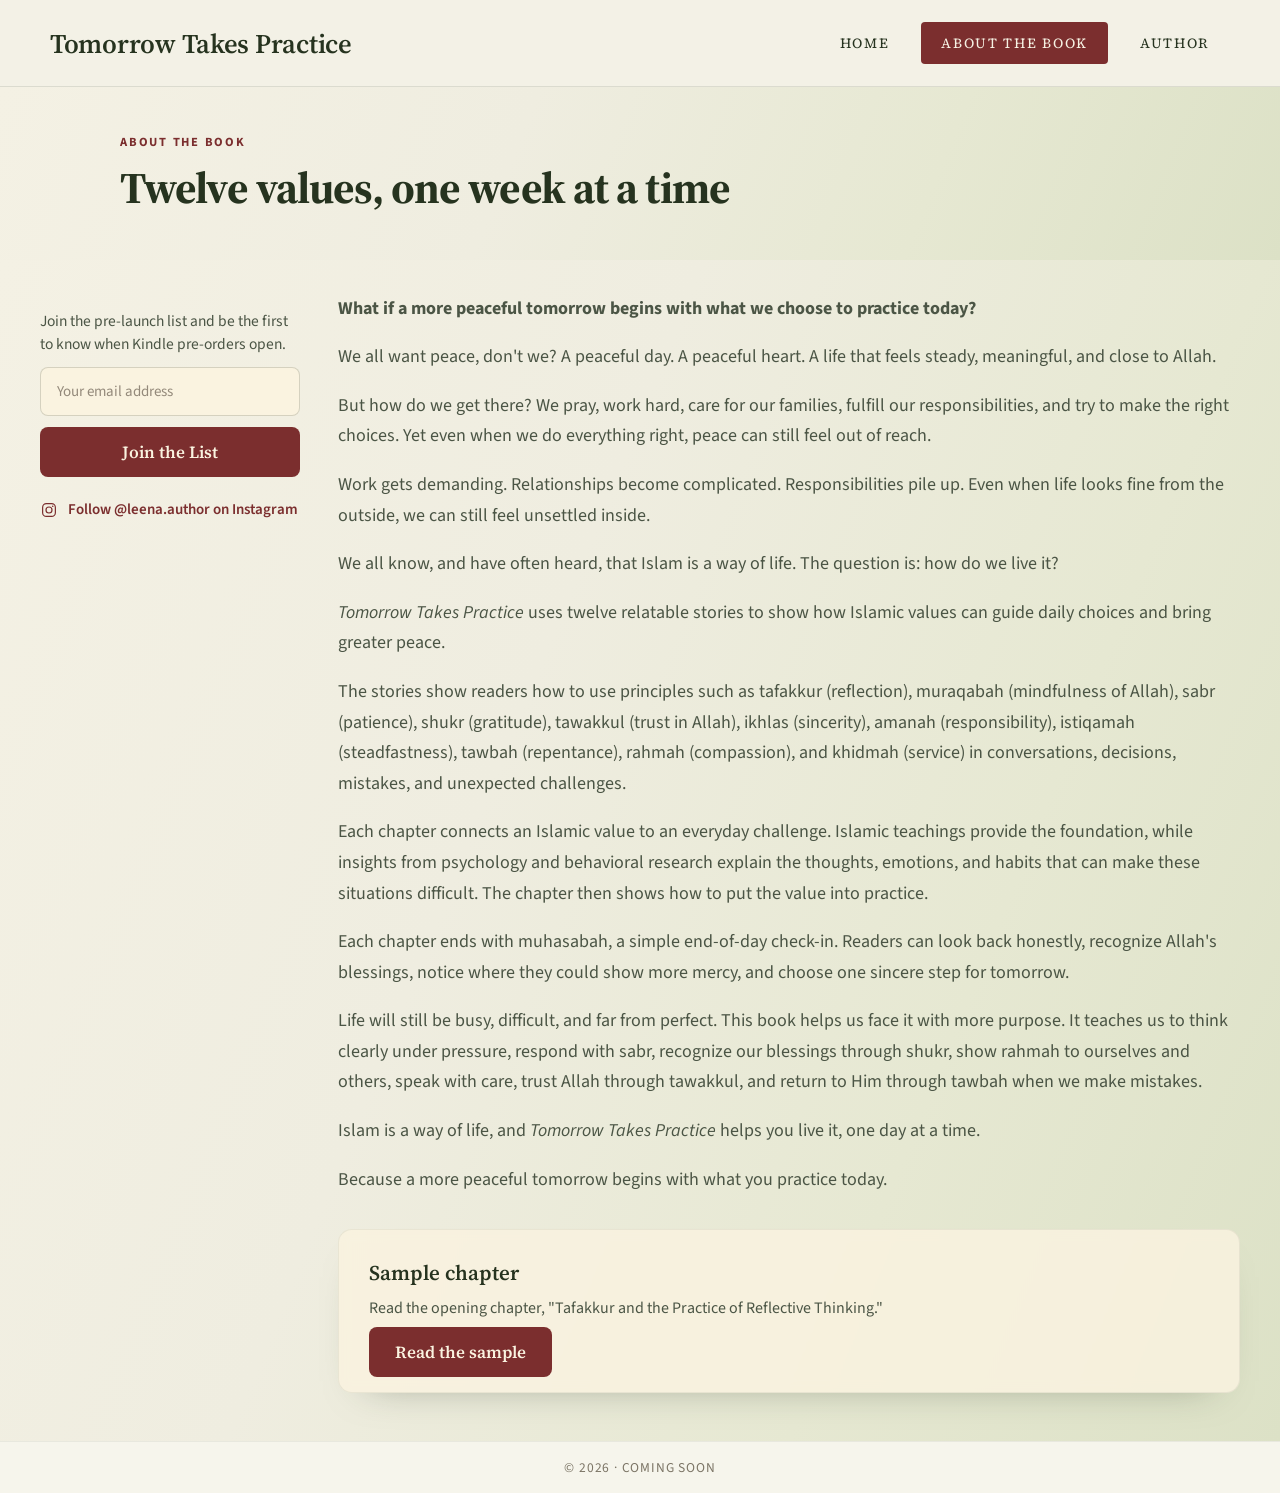
==== commit 355197cf: "new files and content update" ====
--- a/about-book.html
+++ b/about-book.html
@@ -69,9 +69,9 @@
              hero instead of the boxed action-card.
              ============================================================ -->
         <form id="notifyForm" class="hero-form" novalidate>
-          <label for="notifyEmail" class="hero-notify-label">Subscribe to be the first to know when it's available.</label>
+          <label for="notifyEmail" class="hero-notify-label">Join the pre-launch list and be the first to know when Kindle pre-orders open.</label>
           <input type="email" name="email_address" id="notifyEmail" class="notify-input" placeholder="Your email address" required>
-          <button type="submit" id="notifyButton" class="btn-green">Notify Me First</button>
+          <button type="submit" id="notifyButton" class="btn-green">Join the List</button>
         </form>
         <p id="notifyMessage" class="notify-message" role="status" hidden></p>
 
@@ -85,7 +85,7 @@
             <circle cx="12" cy="12" r="4"/>
             <circle cx="17" cy="7" r="1.1" fill="currentColor" stroke="none"/>
           </svg>
-          Follow @leena.author for first looks
+          Follow @leena.author on Instagram
         </a>
 
       </aside>
@@ -94,14 +94,18 @@
            BOOK DESCRIPTION — edit the paragraphs below freely.
            ============================================================ -->
       <div class="book-content">
-        <p>Islam is a way of life. Yet living its guidance amid demanding work, complicated relationships, family responsibilities, unexpected changes, and uncertain plans is not always easy.</p>
-        <p><i>Tomorrow Takes Practice</i> explores twelve Islamic values that can help us meet these everyday pressures with greater intention, steadiness, and trust in Allah.</p>
-        <p>Through twelve relatable fictional stories, the book brings values such as tafakkur, muraqabah, tawakkul, ikhlas, amanah, and istiqamah into recognizable moments: a difficult conversation, a demanding decision, a mistake we regret, or a plan that did not unfold as expected.</p>
-        <p>Each chapter connects one Islamic value with a common human challenge. Islamic teaching provides the foundation and direction, while carefully selected insights from psychology and behavioral research illuminate the thoughts, emotions, and habits that can make these moments harder. The chapter then offers a practical way to carry that value into daily life.</p>
-        <p>An end-of-the-day muhasabah closes each chapter with guided reflection, helping readers look back honestly and choose one sincere step to practice tomorrow.</p>
-        <p>This book does not promise a life without pressure or a path to perfection. It offers a more intentional way to meet the life we already have: to think more clearly under pressure, speak with greater care, respond to uncertainty with trust, and return with sincerity after mistakes.</p>
-        <p>For anyone seeking to bring Islamic guidance more fully into everyday life, <i>Tomorrow Takes Practice</i> offers a practical place to begin.</p>
-        <p>A more peaceful tomorrow begins with what we practice today.</p>
+        <p><strong>What if a more peaceful tomorrow begins with what we choose to practice today?</strong></p>
+        <p>We all want peace, don't we? A peaceful day. A peaceful heart. A life that feels steady, meaningful, and close to Allah.</p>
+        <p>But how do we get there? We pray, work hard, care for our families, fulfill our responsibilities, and try to make the right choices. Yet even when we do everything right, peace can still feel out of reach.</p>
+        <p>Work gets demanding. Relationships become complicated. Responsibilities pile up. Even when life looks fine from the outside, we can still feel unsettled inside.</p>
+        <p>We all know, and have often heard, that Islam is a way of life. The question is: how do we live it?</p>
+        <p><i>Tomorrow Takes Practice</i> uses twelve relatable stories to show how Islamic values can guide daily choices and bring greater peace.</p>
+        <p>The stories show readers how to use principles such as tafakkur (reflection), muraqabah (mindfulness of Allah), sabr (patience), shukr (gratitude), tawakkul (trust in Allah), ikhlas (sincerity), amanah (responsibility), istiqamah (steadfastness), tawbah (repentance), rahmah (compassion), and khidmah (service) in conversations, decisions, mistakes, and unexpected challenges.</p>
+        <p>Each chapter connects an Islamic value to an everyday challenge. Islamic teachings provide the foundation, while insights from psychology and behavioral research explain the thoughts, emotions, and habits that can make these situations difficult. The chapter then shows how to put the value into practice.</p>
+        <p>Each chapter ends with muhasabah, a simple end-of-day check-in. Readers can look back honestly, recognize Allah's blessings, notice where they could show more mercy, and choose one sincere step for tomorrow.</p>
+        <p>Life will still be busy, difficult, and far from perfect. This book helps us face it with more purpose. It teaches us to think clearly under pressure, respond with sabr, recognize our blessings through shukr, show rahmah to ourselves and others, speak with care, trust Allah through tawakkul, and return to Him through tawbah when we make mistakes.</p>
+        <p>Islam is a way of life, and <i>Tomorrow Takes Practice</i> helps you live it, one day at a time.</p>
+        <p>Because a more peaceful tomorrow begins with what you practice today.</p>
 
         <!-- Sample chapter card. The link opens the real PDF reader on
              index.html — drop the actual PDF at
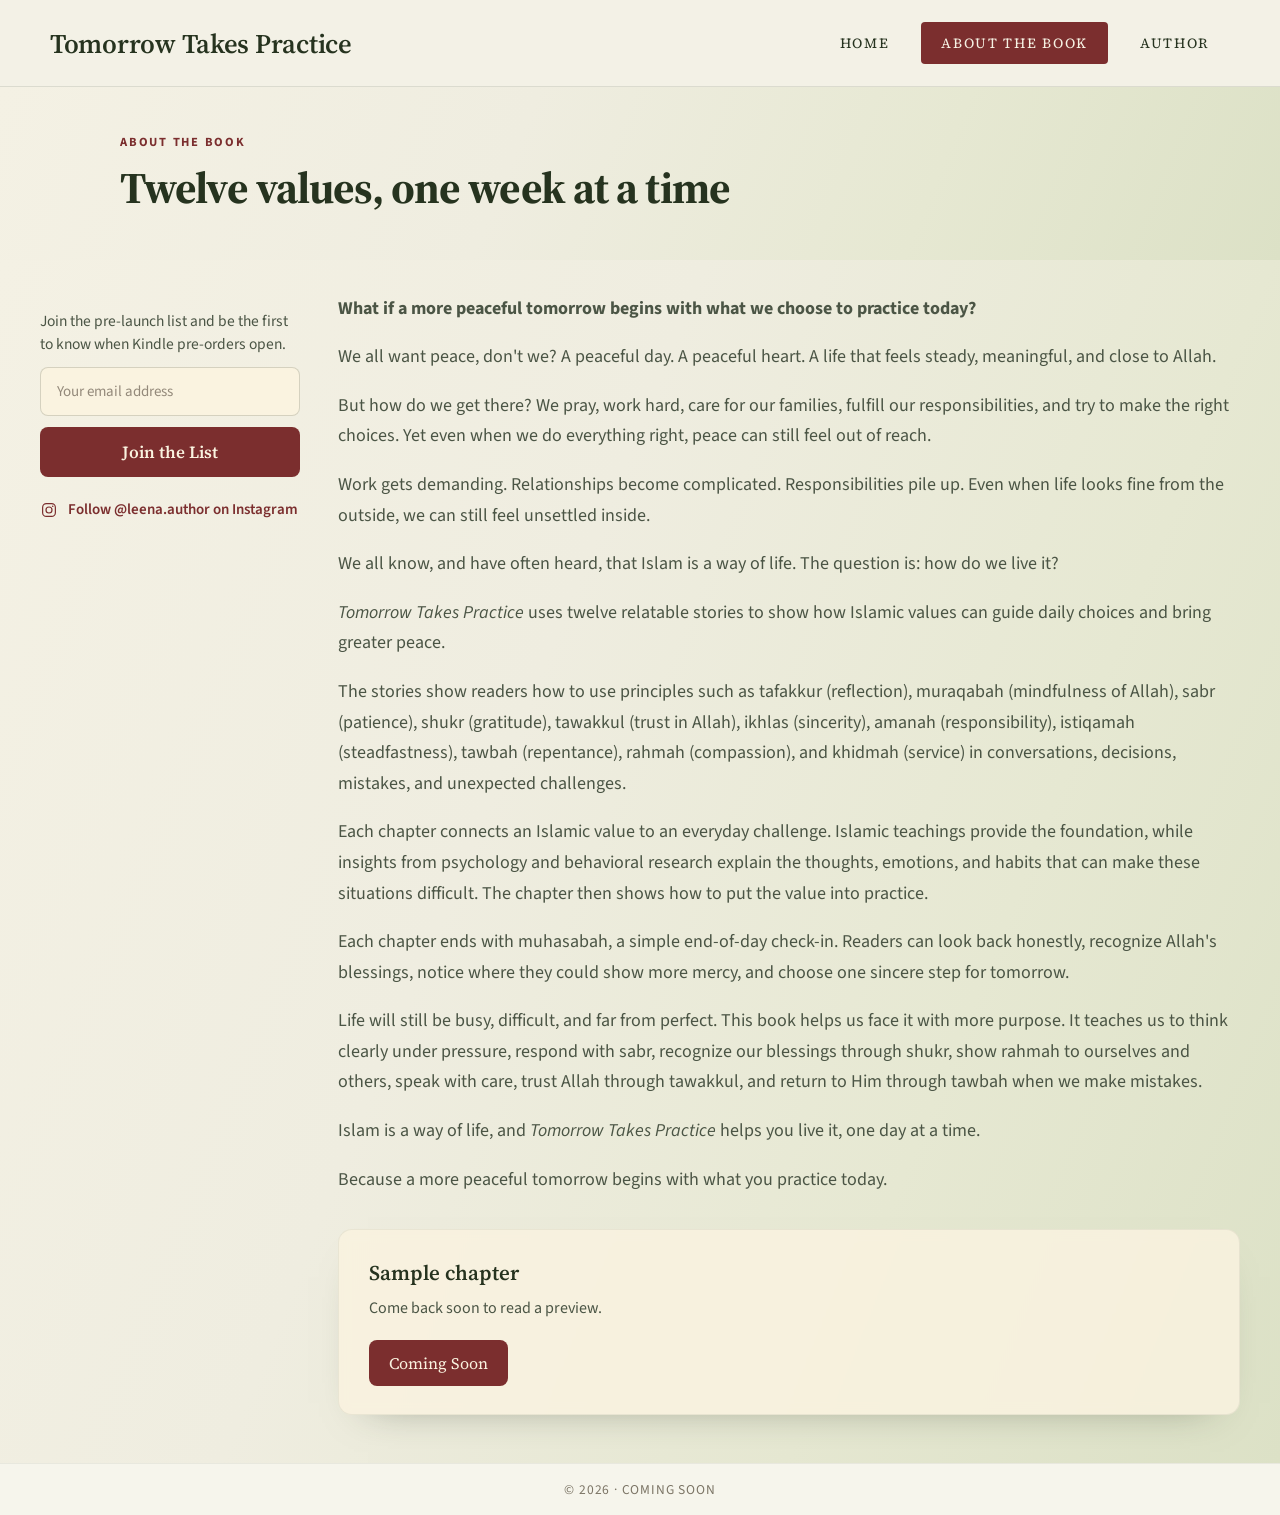
==== commit 1d3c7b3f: "disabled the button" ====
--- a/about-book.html
+++ b/about-book.html
@@ -112,8 +112,8 @@
              assets/files/sample-chapter.pdf for this button to work. -->
         <div class="sample-card">
           <div class="title serif">Sample chapter</div>
-          <p>Read the opening chapter, "Tafakkur and the Practice of Reflective Thinking."</p>
-          <a href="/?read=ch01_tafakkur_kdp_final_updated" target="_blank" rel="noopener" class="btn-green">Read the sample</a>
+          <p>Come back soon to read a preview.</p>
+          <button type="button" class="btn-maroon" disabled>Coming Soon</button>
         </div>
       </div>
 
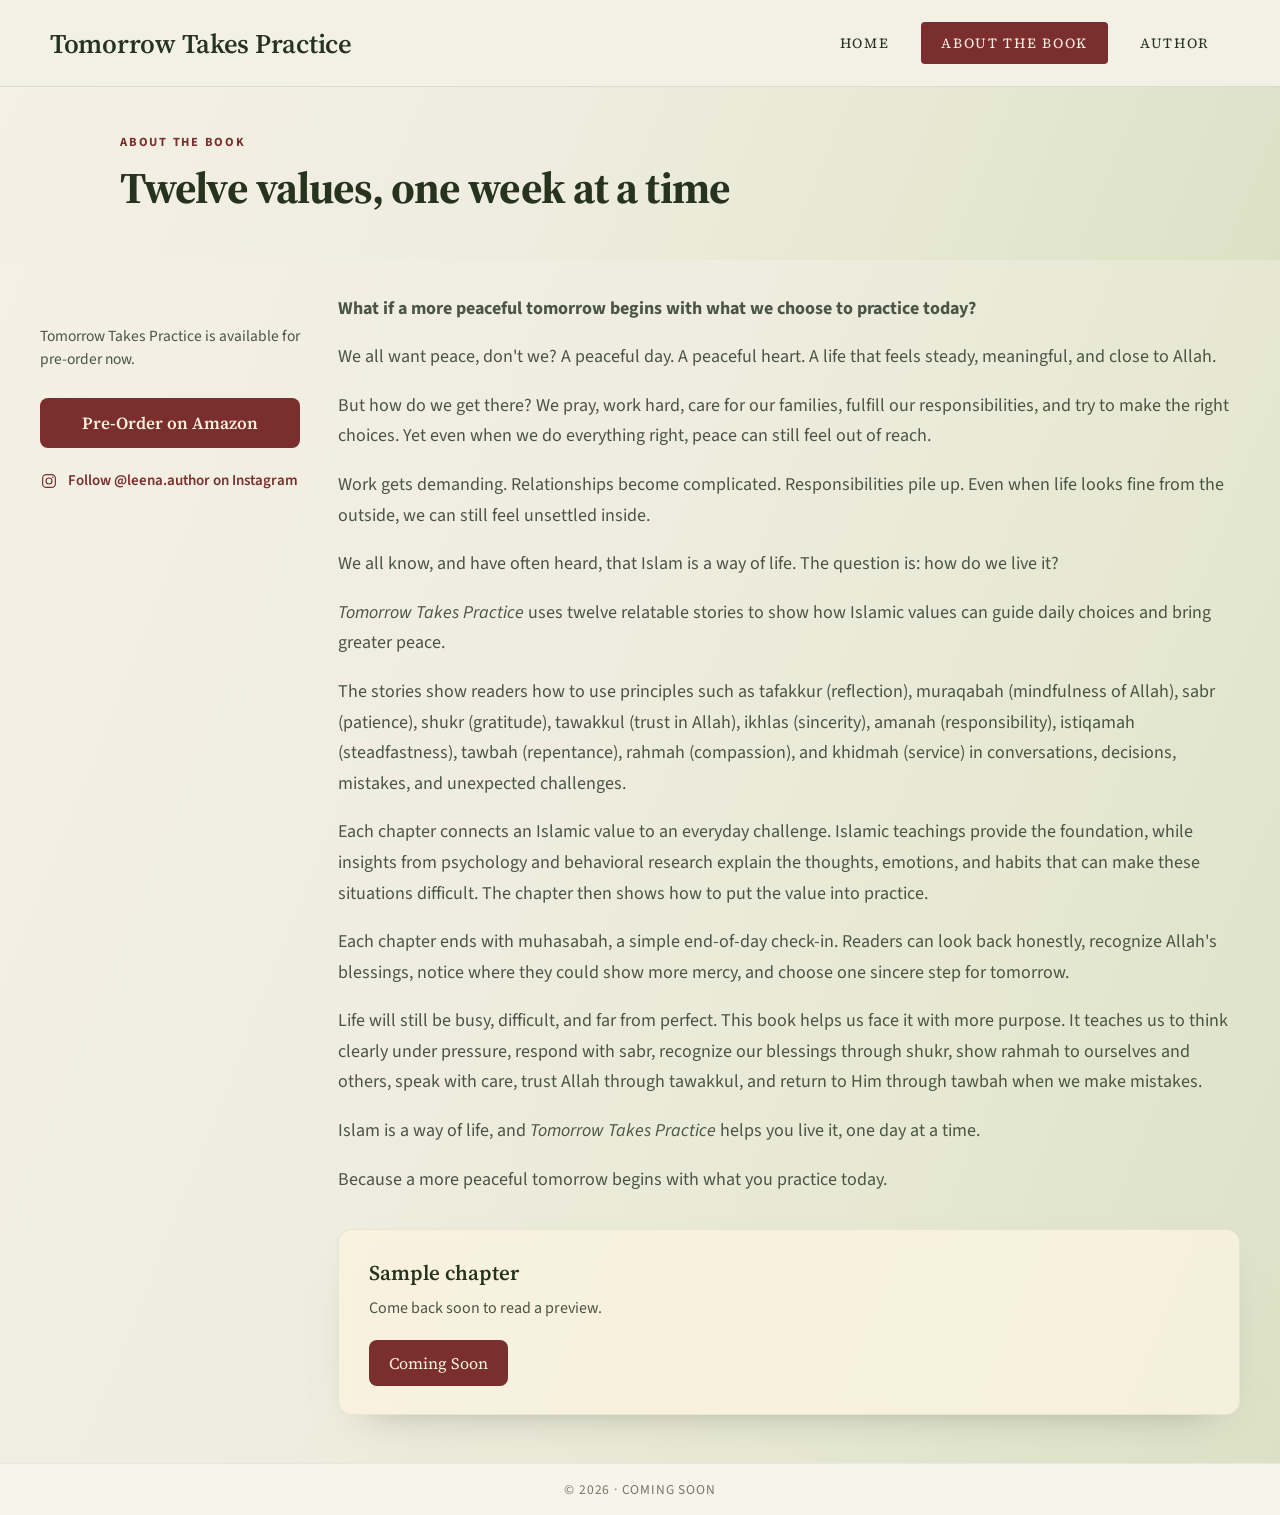
==== commit 6acc7d49: "change the subscribe link to pre-order" ====
--- a/about-book.html
+++ b/about-book.html
@@ -63,17 +63,14 @@
       <aside class="book-side">
 
         <!-- ============================================================
-             SUBSCRIBE — same Kit-connected form as every other page
-             (ids notifyForm / notifyEmail / notifyButton /
-             notifyMessage), styled the same plain way as the homepage
-             hero instead of the boxed action-card.
+             PRE-ORDER — Amazon pre-order button, same markup pattern
+             (.hero-form / .hero-notify-label / .btn-green) as every
+             other page's pre-order block.
              ============================================================ -->
-        <form id="notifyForm" class="hero-form" novalidate>
-          <label for="notifyEmail" class="hero-notify-label">Join the pre-launch list and be the first to know when Kindle pre-orders open.</label>
-          <input type="email" name="email_address" id="notifyEmail" class="notify-input" placeholder="Your email address" required>
-          <button type="submit" id="notifyButton" class="btn-green">Join the List</button>
-        </form>
-        <p id="notifyMessage" class="notify-message" role="status" hidden></p>
+        <div class="hero-form">
+          <p class="hero-notify-label">Tomorrow Takes Practice is available for pre-order now.</p>
+          <a href="https://a.co/d/0iTZwNGN" target="_blank" rel="noopener" class="btn-green">Pre-Order on Amazon</a>
+        </div>
 
         <!-- ============================================================
              INSTAGRAM — same link as every other page. Update here and
--- a/assets/css/style.css
+++ b/assets/css/style.css
@@ -333,8 +333,6 @@
   .hero-book-wrap { align-items: center; align-self: auto; padding-bottom: 0; }
   .book-scale { max-width: 300px; }
   .arch-motif, .arch-motif-r { display: none; }
-  .book-layout { grid-template-columns: 1fr; }
-  .book-side { position: static; max-width: 460px; }
 }
 @media (max-width: 560px) {
   .header-inner { flex-direction: column; gap: 14px; align-items: flex-start; }
@@ -417,6 +415,7 @@
 .notify-input::placeholder { color: #93897a; }
 
 .btn-green {
+  display: block;
   padding: 13px 26px;
   font-family: 'Source Serif 4', Georgia, serif;
   font-size: 17px;
@@ -427,6 +426,8 @@
   border-radius: 8px;
   cursor: pointer;
   white-space: nowrap;
+  text-align: center;
+  text-decoration: none;
 }
 .btn-green:hover { background: var(--maroon-dark); }
 .btn-green:disabled { background: #9aa08f; cursor: default; }
@@ -493,6 +494,17 @@
   position: sticky;
   top: 24px;
   align-self: start;
+}
+
+/* Below 800px there's not enough width for sidebar + text side by
+   side, so the subscribe/Instagram block stacks above the description
+   at full width instead — same pattern as .author-layout on mobile.
+   This has to come after the base .book-layout rule above (not up in
+   the earlier @media block near the hero) so it actually wins the
+   cascade at matching widths. */
+@media (max-width: 800px) {
+  .book-layout { grid-template-columns: 1fr; }
+  .book-side { position: static; max-width: 460px; }
 }
 
 .book-content { min-width: 0; }
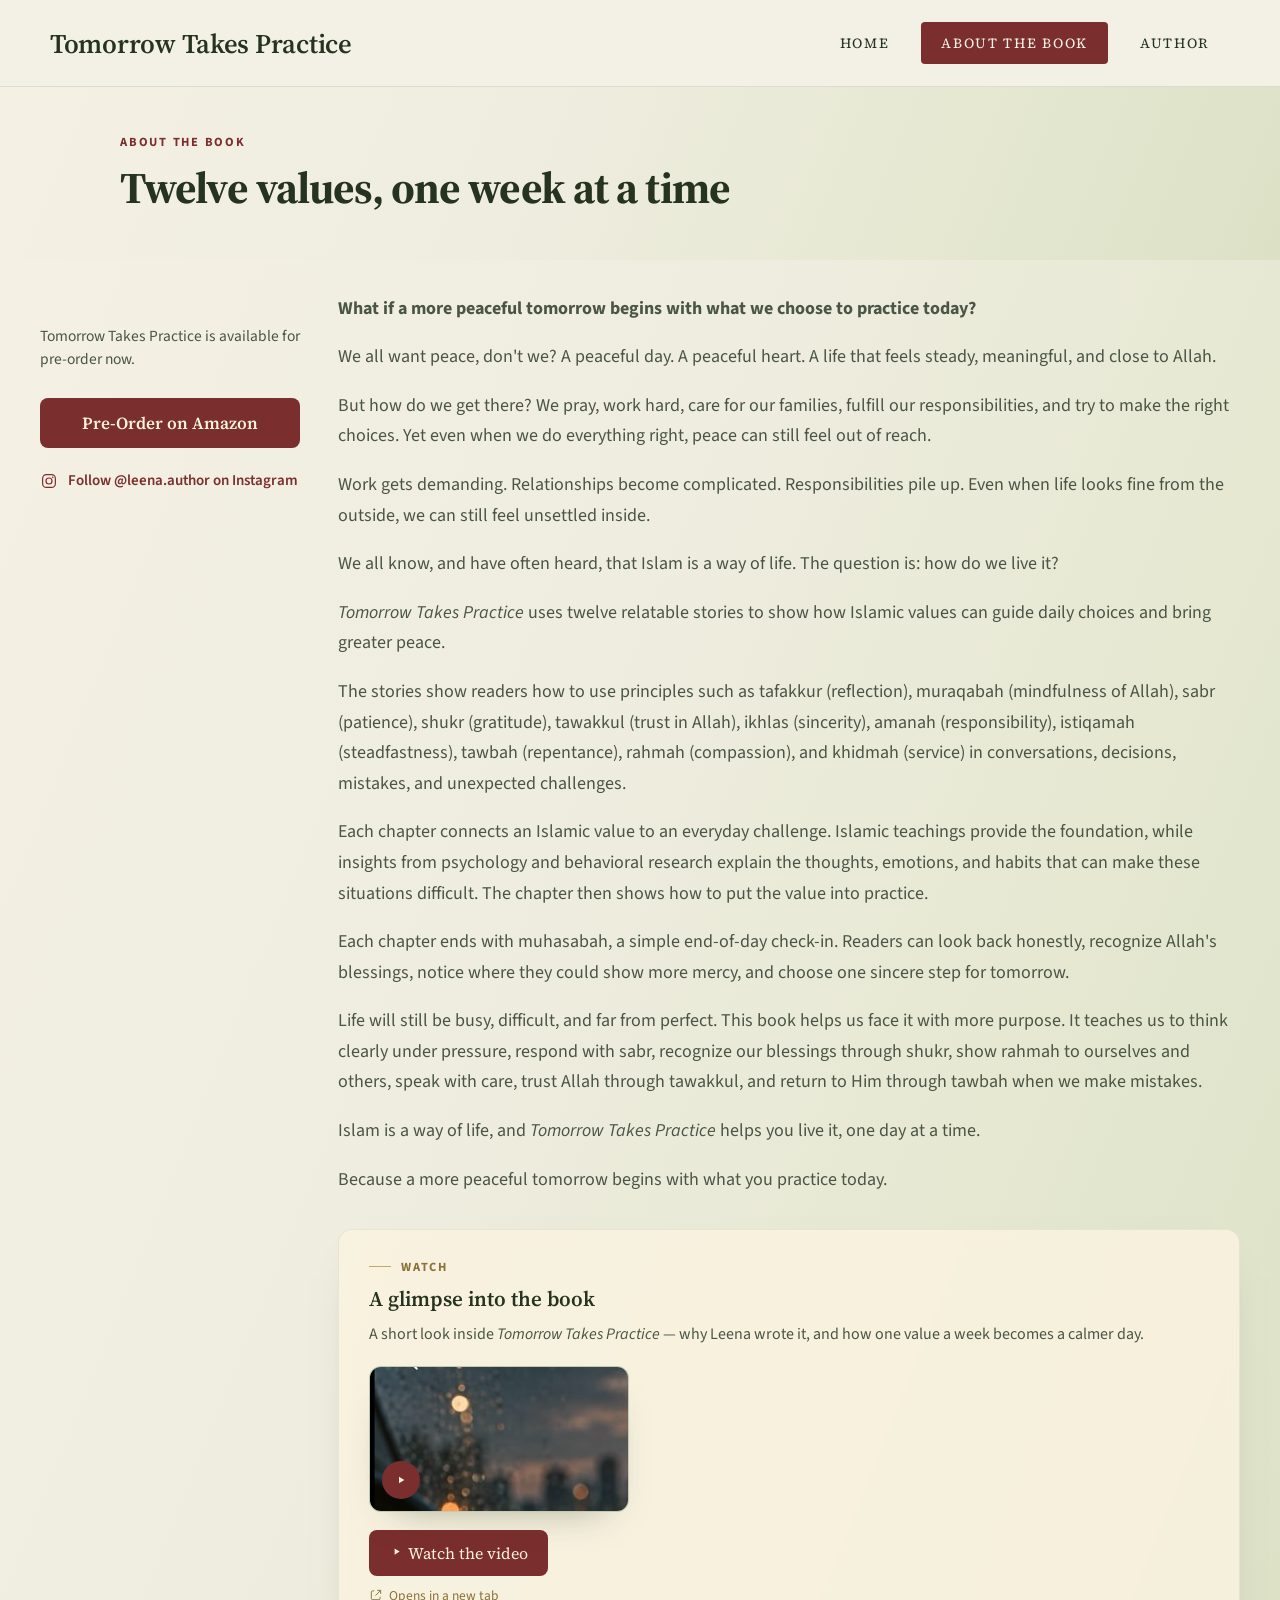
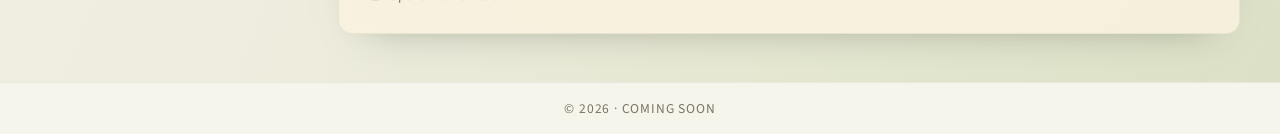
==== commit 8be0ba2d: "adding video" ====
--- a/about-book.html
+++ b/about-book.html
@@ -1,127 +1,122 @@
 <!DOCTYPE html>
 <html lang="en">
 <head>
-<meta charset="utf-8">
-<meta name="viewport" content="width=device-width, initial-scale=1">
-<title>About the Book — Tomorrow Takes Practice</title>
+    <meta charset="utf-8">
+    <meta name="viewport" content="width=device-width, initial-scale=1">
+    <title>About the Book — Tomorrow Takes Practice</title>
 
-<link rel="preconnect" href="https://fonts.googleapis.com">
-<link rel="preconnect" href="https://fonts.gstatic.com" crossorigin>
-<link href="https://fonts.googleapis.com/css2?family=Source+Sans+3:wght@400;500;600;700&family=Source+Serif+4:ital,wght@0,400;0,600;0,700;1,400&display=swap" rel="stylesheet">
-<link rel="stylesheet" href="assets/css/style.css">
+    <link rel="preconnect" href="https://fonts.googleapis.com">
+    <link rel="preconnect" href="https://fonts.gstatic.com" crossorigin>
+    <link href="https://fonts.googleapis.com/css2?family=Source+Sans+3:wght@400;500;600;700&family=Source+Serif+4:ital,wght@0,400;0,600;0,700;1,400&display=swap" rel="stylesheet">
+    <link rel="stylesheet" href="assets/css/style.css">
 </head>
 <body>
 
-<div class="site-shell">
+    <div class="site-shell">
 
-  <!-- ============================================================
-       HEADER / NAV — identical markup + classes on every page.
-       ============================================================ -->
-  <header class="site-header">
-    <div class="header-inner">
-      <span class="brand-title serif">Tomorrow Takes Practice</span>
-      <nav class="tab-nav">
-        <a href="index.html" class="tab-link">Home</a>
-        <a href="about-book.html" class="tab-link is-current">About the Book</a>
-        <a href="author.html" class="tab-link">Author</a>
-      </nav>
-    </div>
-  </header>
+        <header class="site-header">
+            <div class="header-inner">
+                <span class="brand-title serif">Tomorrow Takes Practice</span>
+                <nav class="tab-nav">
+                    <a href="index.html" class="tab-link">Home</a>
+                    <a href="about-book.html" class="tab-link is-current">About the Book</a>
+                    <a href="author.html" class="tab-link">Author</a>
+                </nav>
+            </div>
+        </header>
 
-  <!-- ============================================================
-       TITLE BAND — the same shared .gradient-band + arch motifs as
-       the homepage hero, just shorter, so this page opens with the
-       same visual language before dropping into the page content.
-       ============================================================ -->
-  <section class="gradient-band">
-    <div class="arch-motif-wrap" aria-hidden="true">
-      <svg class="arch-motif" viewBox="0 0 460 620">
-        <path d="M60 600 L60 250 A170 170 0 0 1 400 250 L400 600" fill="none" stroke="#DCD7C2" stroke-width="20"/>
-        <path d="M130 600 L130 268 A100 100 0 0 1 330 268 L330 600" fill="none" stroke="#E2DECB" stroke-width="14"/>
-      </svg>
-      <svg class="arch-motif-r" viewBox="0 0 460 620">
-        <path d="M60 600 L60 250 A170 170 0 0 1 400 250 L400 600" fill="none" stroke="#DCD7C2" stroke-width="20"/>
-        <path d="M130 600 L130 268 A100 100 0 0 1 330 268 L330 600" fill="none" stroke="#E2DECB" stroke-width="14"/>
-      </svg>
-    </div>
-    <div class="title-band-inner">
-      <div class="eyebrow">About the book</div>
-      <h1 class="page-title serif">Twelve values, one week at a time</h1>
-    </div>
-  </section>
+        <section class="gradient-band">
+            <div class="arch-motif-wrap" aria-hidden="true">
+                <svg class="arch-motif" viewBox="0 0 460 620">
+                    <path d="M60 600 L60 250 A170 170 0 0 1 400 250 L400 600" fill="none" stroke="#DCD7C2" stroke-width="20" />
+                    <path d="M130 600 L130 268 A100 100 0 0 1 330 268 L330 600" fill="none" stroke="#E2DECB" stroke-width="14" />
+                </svg>
+                <svg class="arch-motif-r" viewBox="0 0 460 620">
+                    <path d="M60 600 L60 250 A170 170 0 0 1 400 250 L400 600" fill="none" stroke="#DCD7C2" stroke-width="20" />
+                    <path d="M130 600 L130 268 A100 100 0 0 1 330 268 L330 600" fill="none" stroke="#E2DECB" stroke-width="14" />
+                </svg>
+            </div>
+            <div class="title-band-inner">
+                <div class="eyebrow">About the book</div>
+                <h1 class="page-title serif">Twelve values, one week at a time</h1>
+            </div>
+        </section>
 
-  <div class="page-gradient-body">
-  <main class="page-main">
+        <div class="page-gradient-body">
+            <main class="page-main">
 
-    <!-- ============================================================
-         Two-column layout: subscribe + Instagram on the left (same
-         plain hero-style markup as index.html, sticky so it stays in
-         view), full book description + sample chapter on the right.
-         ============================================================ -->
-    <div class="book-layout">
+                <div class="book-layout">
 
-      <aside class="book-side">
+                    <aside class="book-side">
 
-        <!-- ============================================================
-             PRE-ORDER — Amazon pre-order button, same markup pattern
-             (.hero-form / .hero-notify-label / .btn-green) as every
-             other page's pre-order block.
-             ============================================================ -->
-        <div class="hero-form">
-          <p class="hero-notify-label">Tomorrow Takes Practice is available for pre-order now.</p>
-          <a href="https://a.co/d/0iTZwNGN" target="_blank" rel="noopener" class="btn-green">Pre-Order on Amazon</a>
+                        <div class="hero-form">
+                            <p class="hero-notify-label">Tomorrow Takes Practice is available for pre-order now.</p>
+                            <a href="https://a.co/d/0iTZwNGN" target="_blank" rel="noopener" class="btn-green">Pre-Order on Amazon</a>
+                        </div>
+
+                        <a href="https://www.instagram.com/leena.author/" target="_blank" rel="noopener" class="hero-ig-link">
+                            <svg viewBox="0 0 24 24" fill="none" stroke="currentColor" stroke-width="1.6" aria-hidden="true">
+                                <rect x="3.5" y="3.5" width="17" height="17" rx="5" />
+                                <circle cx="12" cy="12" r="4" />
+                                <circle cx="17" cy="7" r="1.1" fill="currentColor" stroke="none" />
+                            </svg>
+                            Follow @leena.author on Instagram
+                        </a>
+
+                    </aside>
+
+                    <div class="book-content">
+                        <p><strong>What if a more peaceful tomorrow begins with what we choose to practice today?</strong></p>
+                        <p>We all want peace, don't we? A peaceful day. A peaceful heart. A life that feels steady, meaningful, and close to Allah.</p>
+                        <p>But how do we get there? We pray, work hard, care for our families, fulfill our responsibilities, and try to make the right choices. Yet even when we do everything right, peace can still feel out of reach.</p>
+                        <p>Work gets demanding. Relationships become complicated. Responsibilities pile up. Even when life looks fine from the outside, we can still feel unsettled inside.</p>
+                        <p>We all know, and have often heard, that Islam is a way of life. The question is: how do we live it?</p>
+                        <p><i>Tomorrow Takes Practice</i> uses twelve relatable stories to show how Islamic values can guide daily choices and bring greater peace.</p>
+                        <p>The stories show readers how to use principles such as tafakkur (reflection), muraqabah (mindfulness of Allah), sabr (patience), shukr (gratitude), tawakkul (trust in Allah), ikhlas (sincerity), amanah (responsibility), istiqamah (steadfastness), tawbah (repentance), rahmah (compassion), and khidmah (service) in conversations, decisions, mistakes, and unexpected challenges.</p>
+                        <p>Each chapter connects an Islamic value to an everyday challenge. Islamic teachings provide the foundation, while insights from psychology and behavioral research explain the thoughts, emotions, and habits that can make these situations difficult. The chapter then shows how to put the value into practice.</p>
+                        <p>Each chapter ends with muhasabah, a simple end-of-day check-in. Readers can look back honestly, recognize Allah's blessings, notice where they could show more mercy, and choose one sincere step for tomorrow.</p>
+                        <p>Life will still be busy, difficult, and far from perfect. This book helps us face it with more purpose. It teaches us to think clearly under pressure, respond with sabr, recognize our blessings through shukr, show rahmah to ourselves and others, speak with care, trust Allah through tawakkul, and return to Him through tawbah when we make mistakes.</p>
+                        <p>Islam is a way of life, and <i>Tomorrow Takes Practice</i> helps you live it, one day at a time.</p>
+                        <p>Because a more peaceful tomorrow begins with what you practice today.</p>
+
+                        <!-- Glimpse video section. Drop a 16:9 still frame from the
+                             clip at assets/img/glimpse-still.jpg (used as the
+                             thumbnail), and the clip itself at
+                             assets/video/glimpse.mp4 — both links below open it
+                             directly in a new tab using the browser's own player. -->
+                        <div class="sample-card glimpse-card">
+                            <div class="glimpse-eyebrow">Watch</div>
+                            <div class="title serif glimpse-title">A glimpse into the book</div>
+                            <p class="glimpse-desc">A short look inside <i>Tomorrow Takes Practice</i> — why Leena wrote it, and how one value a week becomes a calmer day.</p>
+
+                            <a href="assets/video/glimpse.mp4" target="_blank" rel="noopener" class="glimpse-still">
+                                <img src="assets/img/glimpse-still.jpg" alt="Preview still from the Tomorrow Takes Practice glimpse video" class="glimpse-still-img">
+                                <span class="glimpse-play-circle" aria-hidden="true">
+                                    <svg viewBox="0 0 24 24" fill="currentColor"><path d="M9 7v10l8-5z" /></svg>
+                                </span>
+                            </a>
+
+                            <a href="assets/video/glimpse.mp4" target="_blank" rel="noopener" class="btn-maroon glimpse-btn">
+                                <svg viewBox="0 0 24 24" fill="currentColor" aria-hidden="true"><path d="M9 7v10l8-5z" /></svg>
+                                Watch the video
+                            </a>
+                            <div class="glimpse-note">
+                                <svg viewBox="0 0 24 24" fill="none" stroke="currentColor" stroke-width="1.6" aria-hidden="true">
+                                    <path d="M14 4h6v6M20 4l-9 9M9 5H6a2 2 0 0 0-2 2v11a2 2 0 0 0 2 2h11a2 2 0 0 0 2-2v-3" />
+                                </svg>
+                                Opens in a new tab
+                            </div>
+                        </div>
+                    </div>
+
+                </div>
+
+            </main>
         </div>
 
-        <!-- ============================================================
-             INSTAGRAM — same link as every other page. Update here and
-             in index.html / author.html if the handle ever changes.
-             ============================================================ -->
-        <a href="https://www.instagram.com/leena.author/" target="_blank" rel="noopener" class="hero-ig-link">
-          <svg viewBox="0 0 24 24" fill="none" stroke="currentColor" stroke-width="1.6" aria-hidden="true">
-            <rect x="3.5" y="3.5" width="17" height="17" rx="5"/>
-            <circle cx="12" cy="12" r="4"/>
-            <circle cx="17" cy="7" r="1.1" fill="currentColor" stroke="none"/>
-          </svg>
-          Follow @leena.author on Instagram
-        </a>
-
-      </aside>
-
-      <!-- ============================================================
-           BOOK DESCRIPTION — edit the paragraphs below freely.
-           ============================================================ -->
-      <div class="book-content">
-        <p><strong>What if a more peaceful tomorrow begins with what we choose to practice today?</strong></p>
-        <p>We all want peace, don't we? A peaceful day. A peaceful heart. A life that feels steady, meaningful, and close to Allah.</p>
-        <p>But how do we get there? We pray, work hard, care for our families, fulfill our responsibilities, and try to make the right choices. Yet even when we do everything right, peace can still feel out of reach.</p>
-        <p>Work gets demanding. Relationships become complicated. Responsibilities pile up. Even when life looks fine from the outside, we can still feel unsettled inside.</p>
-        <p>We all know, and have often heard, that Islam is a way of life. The question is: how do we live it?</p>
-        <p><i>Tomorrow Takes Practice</i> uses twelve relatable stories to show how Islamic values can guide daily choices and bring greater peace.</p>
-        <p>The stories show readers how to use principles such as tafakkur (reflection), muraqabah (mindfulness of Allah), sabr (patience), shukr (gratitude), tawakkul (trust in Allah), ikhlas (sincerity), amanah (responsibility), istiqamah (steadfastness), tawbah (repentance), rahmah (compassion), and khidmah (service) in conversations, decisions, mistakes, and unexpected challenges.</p>
-        <p>Each chapter connects an Islamic value to an everyday challenge. Islamic teachings provide the foundation, while insights from psychology and behavioral research explain the thoughts, emotions, and habits that can make these situations difficult. The chapter then shows how to put the value into practice.</p>
-        <p>Each chapter ends with muhasabah, a simple end-of-day check-in. Readers can look back honestly, recognize Allah's blessings, notice where they could show more mercy, and choose one sincere step for tomorrow.</p>
-        <p>Life will still be busy, difficult, and far from perfect. This book helps us face it with more purpose. It teaches us to think clearly under pressure, respond with sabr, recognize our blessings through shukr, show rahmah to ourselves and others, speak with care, trust Allah through tawakkul, and return to Him through tawbah when we make mistakes.</p>
-        <p>Islam is a way of life, and <i>Tomorrow Takes Practice</i> helps you live it, one day at a time.</p>
-        <p>Because a more peaceful tomorrow begins with what you practice today.</p>
-
-        <!-- Sample chapter card. The link opens the real PDF reader on
-             index.html — drop the actual PDF at
-             assets/files/sample-chapter.pdf for this button to work. -->
-        <div class="sample-card">
-          <div class="title serif">Sample chapter</div>
-          <p>Come back soon to read a preview.</p>
-          <button type="button" class="btn-maroon" disabled>Coming Soon</button>
-        </div>
-      </div>
-
+        <footer class="site-footer">© 2026 · Coming soon</footer>
     </div>
 
-  </main>
-  </div>
-
-  <footer class="site-footer">© 2026 · Coming soon</footer>
-</div>
-
-<script src="assets/js/main.js"></script>
+    <script src="assets/js/main.js"></script>
 </body>
-</html>
+</html>
--- a/assets/css/style.css
+++ b/assets/css/style.css
@@ -753,6 +753,84 @@
   .reader-sidebar .hero-ig-link { flex: 1 1 260px; }
 }
 
+.glimpse-still {
+    position: relative;
+    display: block;
+    margin-top: 18px;
+    width: 100%;
+    max-width: 260px;
+    aspect-ratio: 16 / 9;
+    border-radius: 12px;
+    overflow: hidden;
+    border: 1px solid var(--border-soft);
+    box-shadow: 0 18px 40px -26px rgba(46,59,42,0.5);
+    background: var(--icon-bg);
+}
+
+.glimpse-play-circle {
+  position: absolute;
+  left: 12px;
+  bottom: 12px;
+  width: 38px;
+  height: 38px;
+  border-radius: 50%;
+  background: var(--maroon);
+  color: var(--surface-opaque);
+  display: flex;
+  align-items: center;
+  justify-content: center;
+  box-shadow: 0 8px 18px rgba(0,0,0,0.28);
+}
+.glimpse-play-circle svg { width: 16px; height: 16px; }
+
+.glimpse-eyebrow {
+    font-size: 12.5px;
+    font-weight: 700;
+    letter-spacing: 0.14em;
+    text-transform: uppercase;
+    color: var(--gold-text);
+    display: flex;
+    align-items: center;
+    gap: 10px;
+}
+
+    .glimpse-eyebrow::before {
+        content: "";
+        width: 22px;
+        height: 1px;
+        background: var(--gold);
+    }
+
+.glimpse-title {
+    font-size: 26px;
+    margin-top: 8px;
+}
+
+.glimpse-btn {
+    margin-top: 18px;
+}
+
+    .glimpse-btn svg {
+        width: 15px;
+        height: 15px;
+        flex: none;
+    }
+
+.glimpse-note {
+    display: flex;
+    align-items: center;
+    gap: 6px;
+    margin-top: 10px;
+    font-size: 13.5px;
+    color: var(--gold-text);
+}
+
+    .glimpse-note svg {
+        width: 14px;
+        height: 14px;
+        flex: none;
+    }
+
 /* ---- Small-screen tweaks ---- */
 @media (max-width: 480px) {
   .header-inner {
